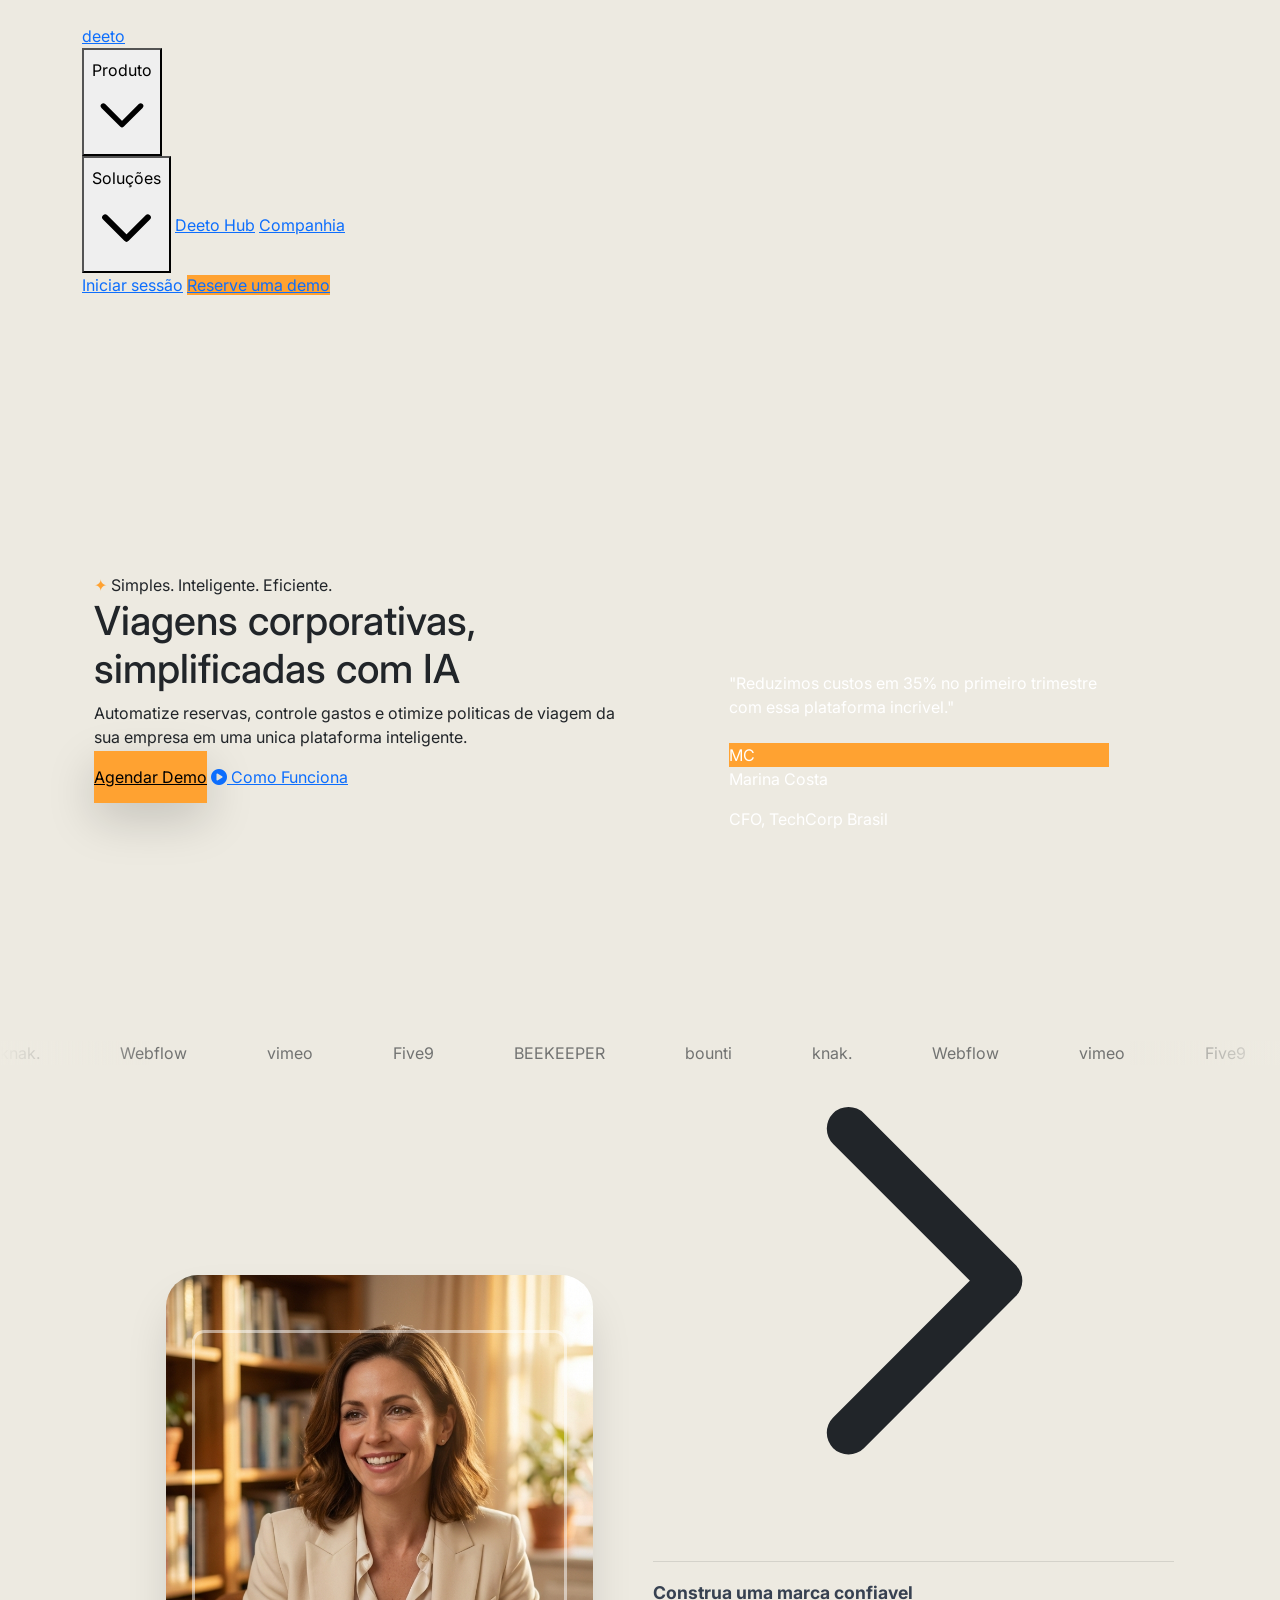
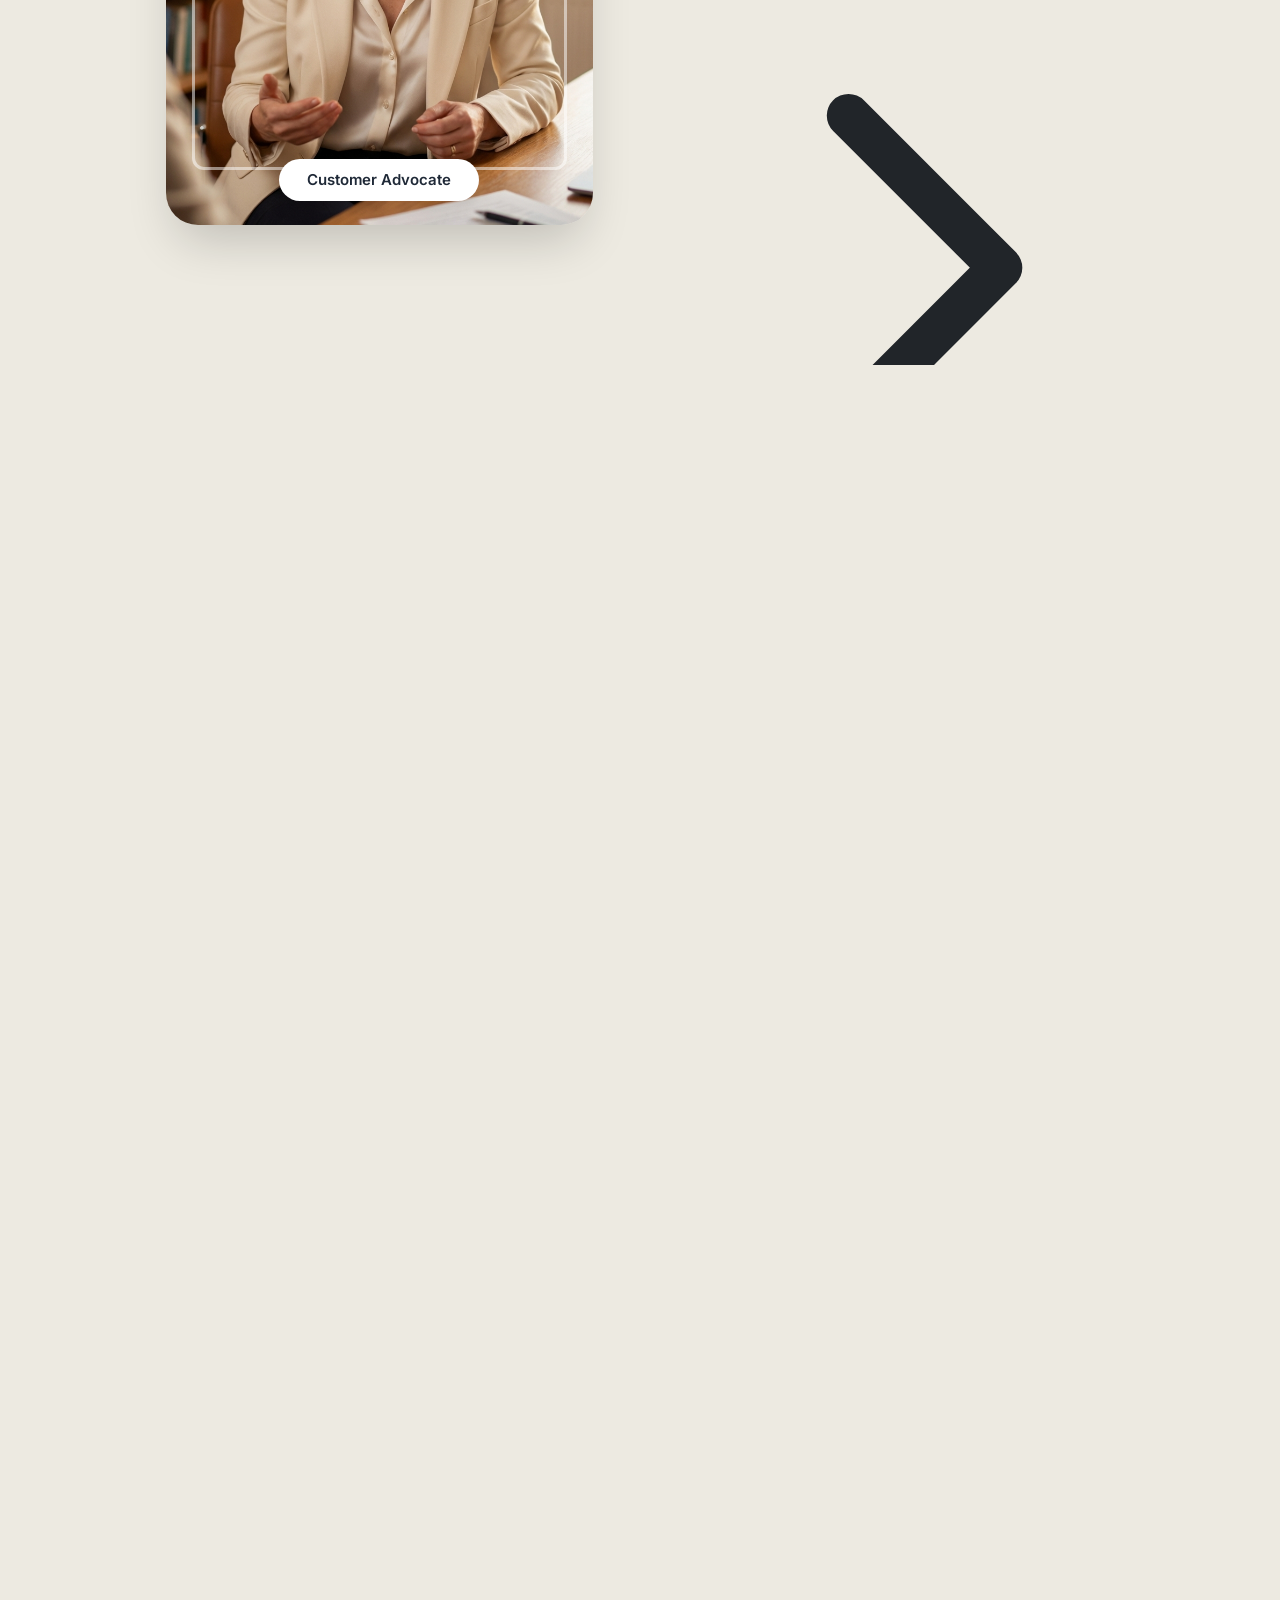
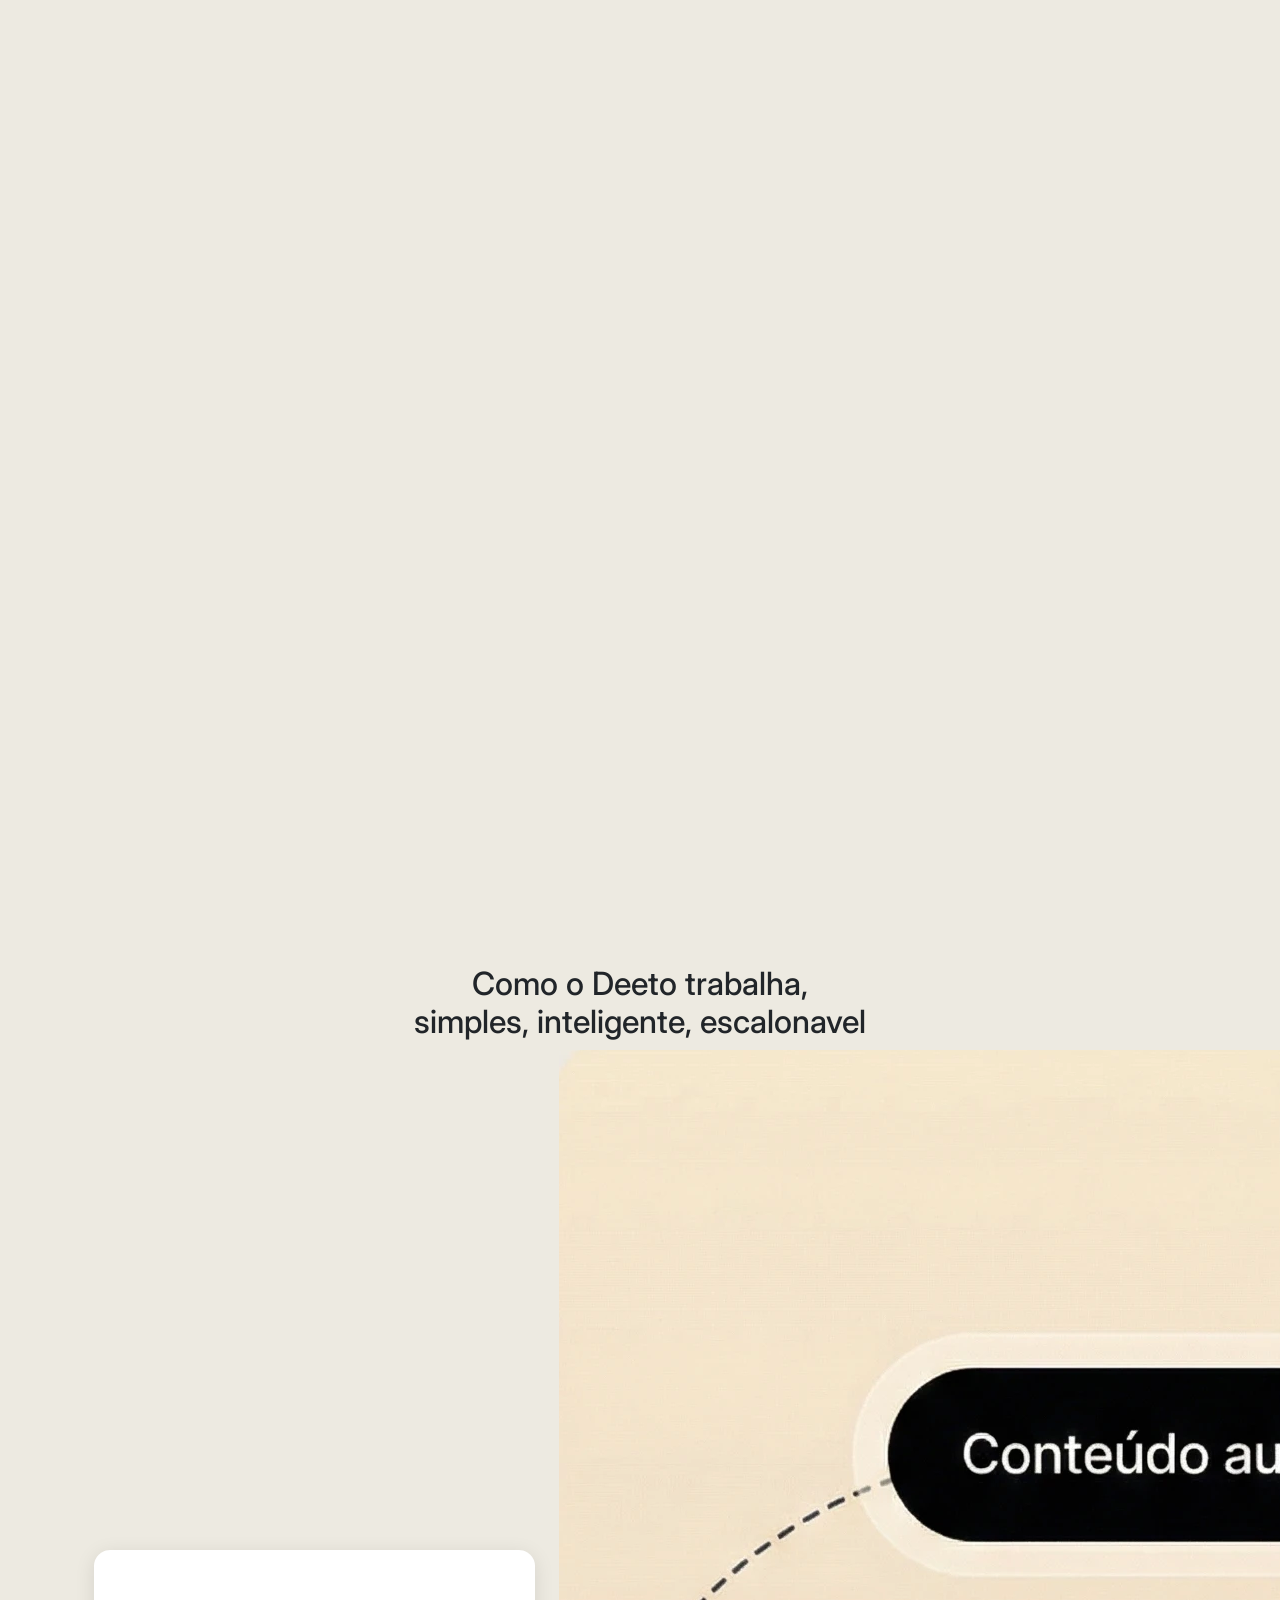
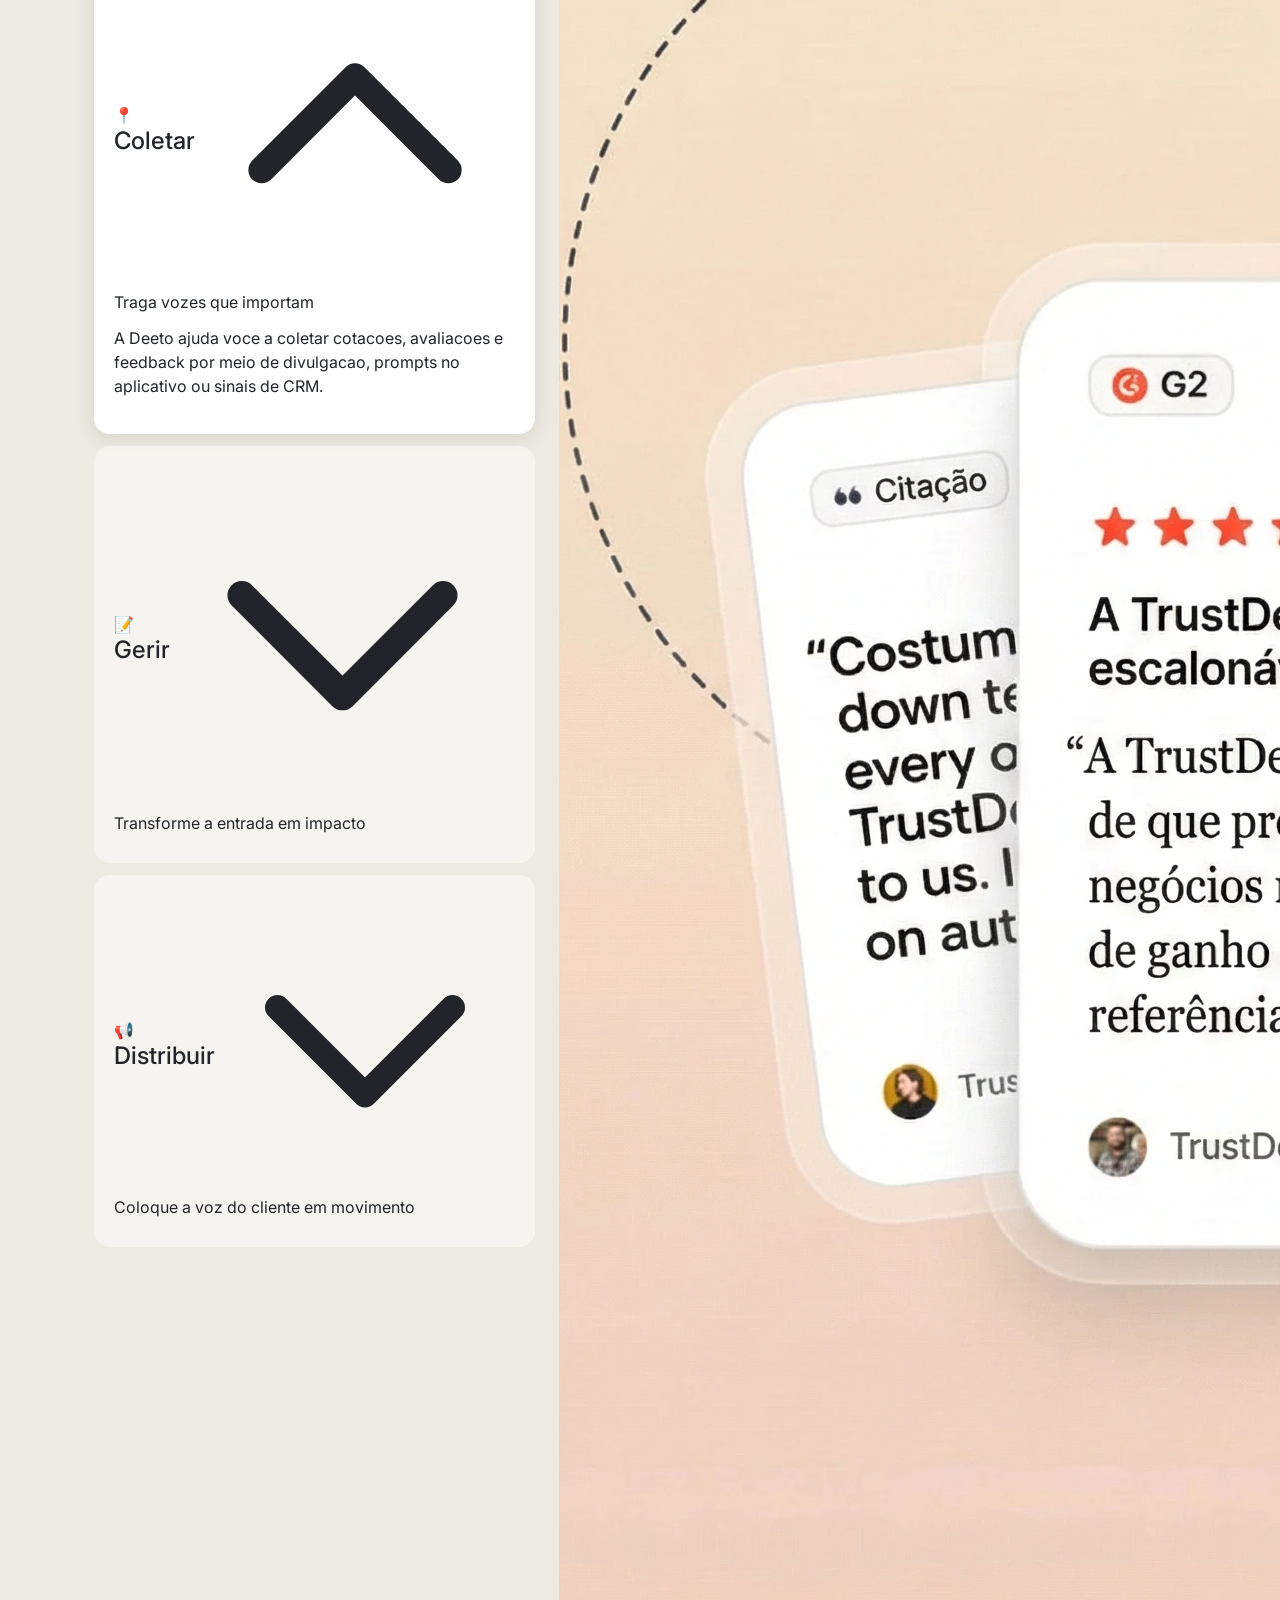
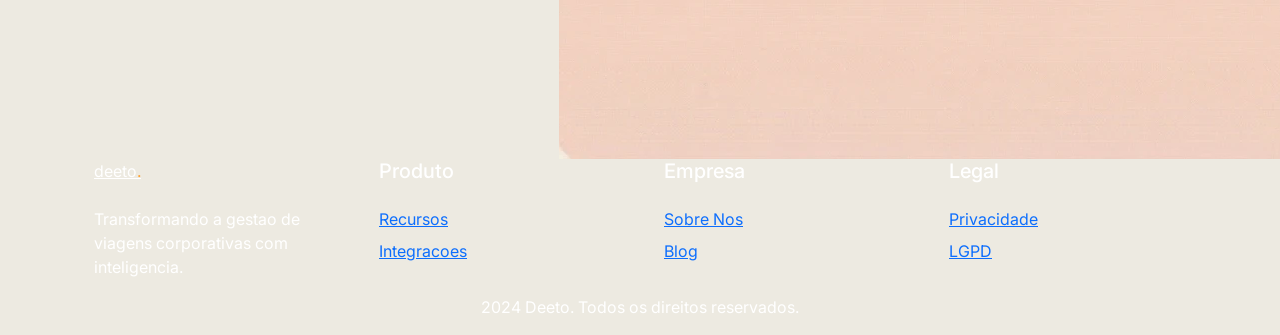
==== index.html @ d03713ea "feat: Initial commit - TripWise Online website structure" ====
﻿<!DOCTYPE html>
<html lang="pt-BR">

<head>
    <meta charset="UTF-8">
    <meta name="viewport" content="width=device-width, initial-scale=1.0">
    <meta name="description" content="Deeto - Plataforma de customer advocacy e referencias.">
    <title>Deeto | Customer Advocacy Platform</title>
    <link rel="preconnect" href="https://fonts.googleapis.com">
    <link rel="preconnect" href="https://fonts.gstatic.com" crossorigin>
    <link href="https://fonts.googleapis.com/css2?family=Inter:wght@300;400;500;600;700&display=swap" rel="stylesheet">
    <link href="https://cdn.jsdelivr.net/npm/bootstrap@5.3.2/dist/css/bootstrap.min.css" rel="stylesheet">
    <link rel="stylesheet" href="https://cdnjs.cloudflare.com/ajax/libs/font-awesome/6.5.1/css/all.min.css">
    <!-- Mega Menu CSS Externo -->
    <link rel="stylesheet" href="css/mega-menu.css">
    <!-- Mobile Drawer CSS -->
    <link rel="stylesheet" href="css/mobile-drawer.css">
    <script src="https://cdn.tailwindcss.com"></script>
    <script>
        tailwind.config = { theme: { extend: { colors: { primary: '#EDEAE1', accent: '#FFA231', dark: '#1f2937', wine: '#4a1d1f' }, fontFamily: { inter: ['Inter', 'sans-serif'] } } } }
    </script>
    <style>
        * {
            font-family: 'Inter', sans-serif;
        }

        body {
            background-color: #EDEAE1 !important;
        }

        /* Marquee */
        .logo-marquee-container {
            width: 100%;
            overflow: hidden;
            position: relative;
        }

        .logo-marquee-container::before,
        .logo-marquee-container::after {
            content: '';
            position: absolute;
            top: 0;
            width: 150px;
            height: 100%;
            z-index: 2;
            pointer-events: none;
        }

        .logo-marquee-container::before {
            left: 0;
            background: linear-gradient(to right, #EDEAE1, transparent);
        }

        .logo-marquee-container::after {
            right: 0;
            background: linear-gradient(to left, #EDEAE1, transparent);
        }

        .logo-marquee {
            display: flex;
            align-items: center;
            gap: 80px;
            animation: marquee 12s linear infinite;
            width: max-content;
        }

        @keyframes marquee {
            0% {
                transform: translateX(0);
            }

            100% {
                transform: translateX(-50%);
            }
        }

        .logo-item {
            flex-shrink: 0;
            opacity: 0.6;
        }

        /* SCROLL-LOCKED FEATURES SECTION */
        .features-section {
            position: relative;
            min-height: 500vh;
        }

        .features-sticky-container {
            position: sticky;
            top: 0;
            height: 100vh;
            display: flex;
            flex-direction: column;
            justify-content: center;
            padding: 20px 0;
            overflow: hidden;
        }

        .features-content {
            display: flex;
            gap: 60px;
            align-items: center;
            max-width: 1200px;
            margin: 0 auto;
            padding: 0 20px;
        }

        .image-side {
            flex: 0 0 45%;
        }

        .text-side {
            flex: 0 0 55%;
        }

        .feature-image-container {
            position: relative;
            min-height: 550px;
            min-width: 380px;
            border-radius: 32px;
            overflow: hidden;
            box-shadow: 0 25px 50px -12px rgba(0, 0, 0, 0.2);
        }

        .feature-image-container::before {
            content: '';
            position: absolute;
            top: 10%;
            left: 6%;
            width: 88%;
            height: 80%;
            border: 3px solid rgba(255, 255, 255, 0.5);
            border-radius: 12px;
            pointer-events: none;
            z-index: 15;
        }

        .feature-image {
            position: absolute;
            top: 0;
            left: 0;
            width: 100%;
            height: 100%;
            object-fit: cover;
            opacity: 0;
            transition: opacity 0.5s ease-in-out;
        }

        .feature-image.active {
            opacity: 1;
        }

        .role-badge {
            position: absolute;
            bottom: 24px;
            left: 50%;
            transform: translateX(-50%);
            background: white;
            padding: 10px 28px;
            border-radius: 24px;
            font-weight: 600;
            font-size: 15px;
            color: #1f2937;
            box-shadow: 0 4px 20px rgba(0, 0, 0, 0.15);
            z-index: 20;
        }

        .feature-item {
            padding: 20px 0;
            opacity: 0.3;
            transition: all 0.4s ease-in-out;
            border-bottom: 1px solid rgba(0, 0, 0, 0.1);
            cursor: pointer;
        }

        .feature-item.active {
            opacity: 1;
        }

        .feature-item.active .feature-title {
            color: #4a1d1f;
        }

        .feature-item.active .feature-arrow {
            transform: rotate(90deg);
            color: #4a1d1f;
        }

        .feature-title {
            color: #374151;
            transition: color 0.4s ease-in-out;
            font-size: 1.1rem;
            font-weight: 700;
            margin: 0;
        }

        .feature-arrow {
            transition: all 0.4s ease-in-out;
        }

        .feature-desc {
            max-height: 0;
            overflow: hidden;
            opacity: 0;
            transition: all 0.4s ease-in-out;
        }

        .feature-item.active .feature-desc {
            max-height: 100px;
            opacity: 1;
            margin-top: 8px;
        }

        /* HOW IT WORKS */
        .how-accordion-item {
            padding: 20px;
            border-radius: 16px;
            margin-bottom: 12px;
            background: rgba(255, 255, 255, 0.5);
            transition: all 0.3s ease;
            cursor: pointer;
        }

        .how-accordion-item.active {
            background: white;
            box-shadow: 0 4px 20px rgba(0, 0, 0, 0.1);
        }

        .how-accordion-header {
            display: flex;
            justify-content: space-between;
            align-items: center;
        }

        .how-arrow {
            transition: transform 0.3s ease;
        }

        .how-accordion-item.active .how-arrow {
            transform: rotate(180deg);
        }

        .how-accordion-content {
            max-height: 0;
            overflow: hidden;
            opacity: 0;
            transition: all 0.3s ease;
        }

        .how-accordion-item.active .how-accordion-content {
            max-height: 200px;
            opacity: 1;
            margin-top: 12px;
        }

        @media (max-width: 991px) {
            .features-section {
                min-height: 250vh;
            }

            .features-content {
                flex-direction: column;
                gap: 30px;
            }

            .image-side,
            .text-side {
                flex: 1 1 100%;
            }

            .feature-image-container {
                min-height: 350px;
            }
        }
    </style>
</head>

<body>
    <!-- NAVBAR -->
    <nav style="background-color: #EDEAE1;">
        <div class="container mx-auto px-6 py-4">
            <div class="flex items-center justify-between">
                <a href="#" class="text-3xl font-bold text-gray-900 no-underline tracking-tight">deeto</a>

                <!-- Desktop Menu -->
                <div class="hidden lg:flex items-center gap-8">
                    <!-- PRODUTO DROPDOWN -->
                    <div class="nav-dropdown-container">
                        <button
                            class="nav-dropdown-btn flex items-center gap-1.5 text-gray-800 hover:text-gray-600 font-medium transition-colors py-2">
                            Produto
                            <svg class="w-3.5 h-3.5" fill="none" stroke="currentColor" viewBox="0 0 24 24">
                                <path stroke-linecap="round" stroke-linejoin="round" stroke-width="2"
                                    d="M19 9l-7 7-7-7"></path>
                            </svg>
                        </button>
                        <!-- MEGA MENU -->
                        <div class="mega-menu" id="mega-menu-container">
                            <div class="mega-menu-grid">
                                <div class="mega-menu-column">
                                    <h4>Módulos centrais</h4>
                                    <a href="#coletar" class="mega-menu-item">
                                        <div class="mega-menu-icon collect"><img src="assets/icons/mic-ai-fill.svg"
                                                alt="Coletar" width="24" height="24"></div>
                                        <div class="mega-menu-item-content">
                                            <h5>Coletar</h5>
                                            <p>Transformar sinais em engajamento</p>
                                        </div>
                                    </a>
                                    <a href="#gerir" class="mega-menu-item">
                                        <div class="mega-menu-icon manage"><img
                                                src="assets/icons/hand-sparkles-solid-full.svg" alt="Gerir" width="24"
                                                height="24"></div>
                                        <div class="mega-menu-item-content">
                                            <h5>Gerir</h5>
                                            <p>Organize todas as vozes dos clientes</p>
                                        </div>
                                    </a>
                                    <a href="#distribuir" class="mega-menu-item">
                                        <div class="mega-menu-icon distribute"><img
                                                src="assets/icons/megaphone-fill.svg" alt="Distribuir" width="24"
                                                height="24"></div>
                                        <div class="mega-menu-item-content">
                                            <h5>Distribuir</h5>
                                            <p>Conectar compradores com vozes de pares</p>
                                        </div>
                                    </a>
                                </div>
                                <div class="mega-menu-column">
                                    <h4>Plataforma</h4>
                                    <a href="#integrar" class="mega-menu-item">
                                        <div class="mega-menu-icon integrate"><img src="assets/icons/hub.svg"
                                                alt="Integrar" width="24" height="24"></div>
                                        <div class="mega-menu-item-content">
                                            <h5>Integrar</h5>
                                            <p>Conecte-se com ferramentas centrais</p>
                                        </div>
                                    </a>
                                    <a href="#seguro" class="mega-menu-item">
                                        <div class="mega-menu-icon secure"><img src="assets/icons/verified.svg"
                                                alt="Seguro" width="24" height="24"></div>
                                        <div class="mega-menu-item-content">
                                            <h5>Seguro</h5>
                                            <p>Proteger os dados e construir confiança</p>
                                        </div>
                                    </a>
                                </div>
                                <div class="mega-menu-column">
                                    <h4>Recursos em destaque</h4>
                                    <a href="#recurso1" class="featured-resource">
                                        <img src="https://images.unsplash.com/photo-1560179707-f14e90ef3623?w=160&h=120&fit=crop"
                                            alt="Guia" class="featured-resource-image">
                                        <div class="featured-resource-content">
                                            <h5>O Guia Completo: Compradores Não Confiam em Bots</h5>
                                            <span class="featured-resource-link">Vista →</span>
                                        </div>
                                    </a>
                                    <a href="#recurso2" class="featured-resource">
                                        <img src="https://images.unsplash.com/photo-1557804506-669a67965ba0?w=160&h=120&fit=crop"
                                            alt="Webinar" class="featured-resource-image">
                                        <div class="featured-resource-content">
                                            <h5>Webinar: Como a Autenticidade Vence</h5>
                                            <span class="featured-resource-link">Vista →</span>
                                        </div>
                                    </a>
                                </div>
                            </div>
                        </div>
                    </div>
                    <button
                        class="flex items-center gap-1.5 text-gray-800 hover:text-gray-600 font-medium transition-colors py-2">
                        Soluções
                        <svg class="w-3.5 h-3.5" fill="none" stroke="currentColor" viewBox="0 0 24 24">
                            <path stroke-linecap="round" stroke-linejoin="round" stroke-width="2" d="M19 9l-7 7-7-7">
                            </path>
                        </svg>
                    </button>
                    <a href="#hub"
                        class="text-gray-800 hover:text-gray-600 font-medium no-underline transition-colors">Deeto
                        Hub</a>
                    <a href="#about"
                        class="text-gray-800 hover:text-gray-600 font-medium no-underline transition-colors">Companhia</a>
                </div>

                <!-- Desktop Actions + Mobile Menu Button -->
                <div class="flex items-center gap-3">
                    <div class="nav-desktop-actions hidden lg:flex items-center gap-3">
                        <a href="#login"
                            class="inline-flex items-center px-6 py-2.5 border-2 border-gray-800 text-gray-800 rounded-full font-semibold hover:bg-gray-800 hover:text-white transition-all duration-300 no-underline">Iniciar
                            sessão</a>
                        <a href="#demo"
                            class="px-6 py-2.5 rounded-full font-semibold transition-all duration-300 hover:opacity-90 no-underline text-gray-900"
                            style="background-color: rgb(255, 162, 49);">Reserve uma demo</a>
                    </div>
                    <!-- Mobile Menu Button -->
                    <button class="mobile-menu-btn" id="mobileMenuBtn" aria-label="Abrir menu">
                        <span class="hamburger-line"></span>
                        <span class="hamburger-line"></span>
                        <span class="hamburger-line"></span>
                    </button>
                </div>
            </div>
        </div>
    </nav>

    <!-- MOBILE DRAWER OVERLAY -->
    <div class="drawer-overlay" id="drawerOverlay"></div>

    <!-- MOBILE DRAWER -->
    <div class="mobile-drawer" id="mobileDrawer">
        <div class="drawer-header">
            <a href="#" class="drawer-logo">deeto</a>
            <button class="drawer-close" id="drawerClose" aria-label="Fechar menu">
                <svg width="20" height="20" fill="none" stroke="currentColor" viewBox="0 0 24 24">
                    <path stroke-linecap="round" stroke-linejoin="round" stroke-width="2" d="M6 18L18 6M6 6l12 12">
                    </path>
                </svg>
            </button>
        </div>
        <div class="drawer-content">
            <!-- Produto com submenu -->
            <button class="drawer-menu-item drawer-submenu-toggle" data-submenu="produto">
                <span>Produto</span>
                <svg fill="none" stroke="currentColor" viewBox="0 0 24 24">
                    <path stroke-linecap="round" stroke-linejoin="round" stroke-width="2" d="M19 9l-7 7-7-7"></path>
                </svg>
            </button>
            <div class="drawer-submenu" id="submenu-produto">
                <div class="drawer-submenu-section">
                    <div class="drawer-submenu-title">Módulos centrais</div>
                    <a href="#coletar" class="drawer-submenu-item">
                        <div class="drawer-submenu-icon collect"><img src="assets/icons/mic-ai-fill.svg" alt="Coletar"
                                width="18" height="18"></div>
                        <span>Coletar</span>
                    </a>
                    <a href="#gerir" class="drawer-submenu-item">
                        <div class="drawer-submenu-icon manage"><img src="assets/icons/hand-sparkles-solid-full.svg"
                                alt="Gerir" width="18" height="18"></div>
                        <span>Gerir</span>
                    </a>
                    <a href="#distribuir" class="drawer-submenu-item">
                        <div class="drawer-submenu-icon distribute"><img src="assets/icons/megaphone-fill.svg"
                                alt="Distribuir" width="18" height="18"></div>
                        <span>Distribuir</span>
                    </a>
                </div>
                <div class="drawer-submenu-section">
                    <div class="drawer-submenu-title">Plataforma</div>
                    <a href="#integrar" class="drawer-submenu-item">
                        <div class="drawer-submenu-icon integrate"><img src="assets/icons/hub.svg" alt="Integrar"
                                width="18" height="18"></div>
                        <span>Integrar</span>
                    </a>
                    <a href="#seguro" class="drawer-submenu-item">
                        <div class="drawer-submenu-icon secure"><img src="assets/icons/verified.svg" alt="Seguro"
                                width="18" height="18"></div>
                        <span>Seguro</span>
                    </a>
                </div>
            </div>

            <!-- Soluções com submenu -->
            <button class="drawer-menu-item drawer-submenu-toggle" data-submenu="solucoes">
                <span>Soluções</span>
                <svg fill="none" stroke="currentColor" viewBox="0 0 24 24">
                    <path stroke-linecap="round" stroke-linejoin="round" stroke-width="2" d="M19 9l-7 7-7-7"></path>
                </svg>
            </button>
            <div class="drawer-submenu" id="submenu-solucoes">
                <div class="drawer-submenu-section">
                    <a href="#" class="drawer-submenu-item">Por Indústria</a>
                    <a href="#" class="drawer-submenu-item">Por Função</a>
                    <a href="#" class="drawer-submenu-item">Casos de Uso</a>
                </div>
            </div>

            <div class="drawer-divider"></div>

            <a href="#hub" class="drawer-menu-item">Deeto Hub</a>
            <a href="#about" class="drawer-menu-item">Companhia</a>
        </div>

        <div class="drawer-divider"></div>

        <div class="drawer-actions">
            <a href="#login" class="drawer-btn-outline">Iniciar sessão</a>
            <a href="#demo" class="drawer-btn-primary">Reserve uma demo</a>
        </div>
    </div>

    <main>
        <!-- HERO SECTION -->
        <section id="hero" class="min-h-screen py-16 overflow-hidden relative" style="background-color: #EDEAE1;">
            <div class="container mx-auto px-4">
                <div class="row align-items-center" style="min-height: 80vh;">
                    <div class="col-12 col-lg-6 relative" style="z-index: 10;">
                        <div class="inline-flex items-center gap-2 mb-6">
                            <span class="text-xl" style="color: rgb(255, 162, 49);">&#10022;</span>
                            <span class="text-gray-600 text-sm font-medium tracking-wider uppercase">Simples.
                                Inteligente. Eficiente.</span>
                        </div>
                        <h1 class="text-4xl md:text-5xl lg:text-6xl font-bold text-gray-900 leading-tight mb-6">
                            Viagens corporativas, <span class="relative">simplificadas<span
                                    class="absolute bottom-1 left-0 w-full h-3"
                                    style="background-color: rgba(255, 162, 49, 0.2); z-index: -1;"></span></span> com
                            IA
                        </h1>
                        <p class="text-lg text-gray-600 mb-8 leading-relaxed" style="max-width: 540px;">
                            Automatize reservas, controle gastos e otimize politicas de viagem da sua empresa em uma
                            unica plataforma inteligente.
                        </p>
                        <div class="flex flex-wrap gap-4">
                            <a href="#demo"
                                class="inline-flex items-center gap-2 px-8 py-3 rounded-full font-semibold transition-all duration-300 shadow-lg hover:shadow-xl no-underline"
                                style="background-color: rgb(255, 162, 49); color: rgb(0, 0, 0);">Agendar Demo</a>
                            <a href="#how-it-works"
                                class="inline-flex items-center gap-2 bg-transparent border-2 border-gray-800 text-gray-800 px-8 py-3 rounded-full font-semibold hover:bg-gray-800 hover:text-white transition-all duration-300 no-underline">
                                <i class="fas fa-play-circle"></i> Como Funciona
                            </a>
                        </div>
                    </div>
                    <div class="col-12 col-lg-6 relative mt-12 lg:mt-0">
                        <div class="relative overflow-hidden shadow-2xl" style="border-radius: 100px;">
                            <video src="assets/images/hero_video.mp4" autoplay muted loop playsinline
                                disablepictureinpicture class="w-full h-auto object-cover"></video>
                        </div>
                        <div class="bg-gray-800 text-white p-6 rounded-2xl shadow-2xl mt-8 mx-auto"
                            style="max-width: 380px;">
                            <p class="text-sm leading-relaxed mb-4 italic">"Reduzimos custos em 35% no primeiro
                                trimestre com essa plataforma incrivel."</p>
                            <div class="flex items-center gap-3">
                                <div class="w-10 h-10 rounded-full flex items-center justify-center"
                                    style="background-color: rgb(255, 162, 49);">
                                    <span class="text-white font-bold text-sm">MC</span>
                                </div>
                                <div>
                                    <p class="font-semibold text-sm">Marina Costa</p>
                                    <p class="text-gray-400 text-xs">CFO, TechCorp Brasil</p>
                                </div>
                            </div>
                        </div>
                    </div>
                </div>
            </div>
        </section>

        <!-- LOGO MARQUEE -->
        <section class="py-10 overflow-hidden" style="background-color: #EDEAE1;">
            <div class="logo-marquee-container">
                <div class="logo-marquee">
                    <span class="logo-item text-3xl font-bold text-gray-700">knak.</span>
                    <span class="logo-item text-3xl font-bold text-gray-700">Webflow</span>
                    <span class="logo-item text-3xl font-bold text-gray-700 italic">vimeo</span>
                    <span class="logo-item text-3xl font-bold text-gray-700">Five9</span>
                    <span class="logo-item text-2xl font-semibold text-gray-700">BEEKEEPER</span>
                    <span class="logo-item text-3xl font-bold text-gray-700">bounti</span>
                    <span class="logo-item text-3xl font-bold text-gray-700">knak.</span>
                    <span class="logo-item text-3xl font-bold text-gray-700">Webflow</span>
                    <span class="logo-item text-3xl font-bold text-gray-700 italic">vimeo</span>
                    <span class="logo-item text-3xl font-bold text-gray-700">Five9</span>
                    <span class="logo-item text-2xl font-semibold text-gray-700">BEEKEEPER</span>
                    <span class="logo-item text-3xl font-bold text-gray-700">bounti</span>
                </div>
            </div>
        </section>

        <!-- SCROLL-LOCKED FEATURES SECTION -->
        <section id="features" class="features-section" style="background-color: #EDEAE1;">
            <div class="features-sticky-container">
                <div class="text-center mb-6">
                    <span class="inline-flex items-center gap-2 text-sm font-medium text-gray-600 mb-3">
                        <span style="color: rgb(255, 162, 49);">&#10022;</span> Por que Funciona
                    </span>
                    <h2 class="text-3xl md:text-4xl font-bold text-gray-900 leading-tight">
                        Deeto entrega <span class="relative inline-block"><span class="relative z-10">voz do
                                cliente</span><span class="absolute bottom-1 left-0 w-full h-3"
                                style="background-color: rgba(255, 162, 49, 0.3);"></span></span> em escala
                    </h2>
                </div>
                <div class="features-content">
                    <div class="image-side">
                        <div class="feature-image-container">
                            <img src="assets/images/hero_person.png" alt="Customer Advocate"
                                class="feature-image active" data-image="1">
                            <img src="assets/images/manager.png" alt="Sales Leader" class="feature-image"
                                data-image="2">
                            <img src="assets/images/woman.png" alt="Marketing Head" class="feature-image"
                                data-image="3">
                            <img src="https://images.unsplash.com/photo-1519085360753-af0119f7cbe7?w=600&h=700&fit=crop"
                                alt="CEO" class="feature-image" data-image="4">
                            <div class="role-badge" id="roleBadge">Customer Advocate</div>
                        </div>
                    </div>
                    <div class="text-side">
                        <div class="feature-item active" data-feature="1">
                            <div class="flex items-start justify-between gap-4">
                                <h3 class="feature-title">Escale o crescimento liderado pelo cliente</h3>
                                <svg class="feature-arrow w-5 h-5 text-gray-400 flex-shrink-0 mt-1" fill="none"
                                    stroke="currentColor" viewBox="0 0 24 24">
                                    <path stroke-linecap="round" stroke-linejoin="round" stroke-width="2"
                                        d="M9 5l7 7-7 7"></path>
                                </svg>
                            </div>
                            <div class="feature-desc">
                                <p class="text-gray-600 text-sm">Transforme a voz do cliente em um motor de crescimento
                                    escalavel.</p>
                            </div>
                        </div>
                        <div class="feature-item" data-feature="2">
                            <div class="flex items-start justify-between gap-4">
                                <h3 class="feature-title">Prova sempre ativa acelera pipeline</h3>
                                <svg class="feature-arrow w-5 h-5 text-gray-400 flex-shrink-0 mt-1" fill="none"
                                    stroke="currentColor" viewBox="0 0 24 24">
                                    <path stroke-linecap="round" stroke-linejoin="round" stroke-width="2"
                                        d="M9 5l7 7-7 7"></path>
                                </svg>
                            </div>
                            <div class="feature-desc">
                                <p class="text-gray-600 text-sm">Os compradores avancam mais rapido com provas
                                    confiaveis.</p>
                            </div>
                        </div>
                        <div class="feature-item" data-feature="3">
                            <div class="flex items-start justify-between gap-4">
                                <h3 class="feature-title">Construa uma marca confiavel</h3>
                                <svg class="feature-arrow w-5 h-5 text-gray-400 flex-shrink-0 mt-1" fill="none"
                                    stroke="currentColor" viewBox="0 0 24 24">
                                    <path stroke-linecap="round" stroke-linejoin="round" stroke-width="2"
                                        d="M9 5l7 7-7 7"></path>
                                </svg>
                            </div>
                            <div class="feature-desc">
                                <p class="text-gray-600 text-sm">Seus clientes sao seu melhor ativo de marca.</p>
                            </div>
                        </div>
                        <div class="feature-item" data-feature="4">
                            <div class="flex items-start justify-between gap-4">
                                <h3 class="feature-title">Inovacao e vantagem no mercado</h3>
                                <svg class="feature-arrow w-5 h-5 text-gray-400 flex-shrink-0 mt-1" fill="none"
                                    stroke="currentColor" viewBox="0 0 24 24">
                                    <path stroke-linecap="round" stroke-linejoin="round" stroke-width="2"
                                        d="M9 5l7 7-7 7"></path>
                                </svg>
                            </div>
                            <div class="feature-desc">
                                <p class="text-gray-600 text-sm">Otimos produtos comecam com input do mundo real.</p>
                            </div>
                        </div>
                        <div class="mt-6">
                            <a href="#how-it-works"
                                class="inline-flex items-center gap-2 bg-gray-900 text-white px-8 py-4 rounded-full font-semibold hover:bg-gray-800 transition-all duration-300 no-underline">Como
                                funciona</a>
                        </div>
                    </div>
                </div>
            </div>
        </section>

        <!-- HOW DEETO WORKS SECTION -->
        <section id="how-it-works" class="py-16" style="background-color: #EDEAE1; padding-top: 200px;">
            <div class="container mx-auto px-4">
                <div class="text-center mb-12">
                    <h2 class="text-4xl md:text-5xl font-bold text-gray-900 leading-tight">
                        Como o Deeto trabalha,<br>
                        simples, inteligente, <span class="relative inline-block"><span
                                class="relative z-10">escalonavel</span><span
                                class="absolute bottom-2 left-0 w-full h-3"
                                style="background-color: rgba(255, 162, 49, 0.3);"></span></span>
                    </h2>
                </div>
                <div class="row align-items-center">
                    <div class="col-12 col-lg-5 mb-8 lg:mb-0">
                        <div class="how-accordion-item active" data-how="1">
                            <div class="how-accordion-header">
                                <div class="flex items-center gap-3">
                                    <span class="text-xl">&#128205;</span>
                                    <h4 class="font-bold text-lg text-gray-900 m-0">Coletar</h4>
                                </div>
                                <svg class="how-arrow w-5 h-5 text-gray-600" fill="none" stroke="currentColor"
                                    viewBox="0 0 24 24">
                                    <path stroke-linecap="round" stroke-linejoin="round" stroke-width="2"
                                        d="M19 9l-7 7-7-7"></path>
                                </svg>
                            </div>
                            <p class="text-gray-600 text-sm mb-2">Traga vozes que importam</p>
                            <div class="how-accordion-content">
                                <p class="text-gray-600 text-sm leading-relaxed">A Deeto ajuda voce a coletar cotacoes,
                                    avaliacoes e feedback por meio de divulgacao, prompts no aplicativo ou sinais de
                                    CRM.</p>
                            </div>
                        </div>
                        <div class="how-accordion-item" data-how="2">
                            <div class="how-accordion-header">
                                <div class="flex items-center gap-3">
                                    <span class="text-xl">&#128221;</span>
                                    <h4 class="font-bold text-lg text-gray-900 m-0">Gerir</h4>
                                </div>
                                <svg class="how-arrow w-5 h-5 text-gray-600" fill="none" stroke="currentColor"
                                    viewBox="0 0 24 24">
                                    <path stroke-linecap="round" stroke-linejoin="round" stroke-width="2"
                                        d="M19 9l-7 7-7-7"></path>
                                </svg>
                            </div>
                            <p class="text-gray-600 text-sm mb-2">Transforme a entrada em impacto</p>
                            <div class="how-accordion-content">
                                <p class="text-gray-600 text-sm leading-relaxed">Organize, categorize e aprove conteudo
                                    de clientes em um hub centralizado.</p>
                            </div>
                        </div>
                        <div class="how-accordion-item" data-how="3">
                            <div class="how-accordion-header">
                                <div class="flex items-center gap-3">
                                    <span class="text-xl">&#128226;</span>
                                    <h4 class="font-bold text-lg text-gray-900 m-0">Distribuir</h4>
                                </div>
                                <svg class="how-arrow w-5 h-5 text-gray-600" fill="none" stroke="currentColor"
                                    viewBox="0 0 24 24">
                                    <path stroke-linecap="round" stroke-linejoin="round" stroke-width="2"
                                        d="M19 9l-7 7-7-7"></path>
                                </svg>
                            </div>
                            <p class="text-gray-600 text-sm mb-2">Coloque a voz do cliente em movimento</p>
                            <div class="how-accordion-content">
                                <p class="text-gray-600 text-sm leading-relaxed">Distribua provas sociais para vendas,
                                    marketing e produto.</p>
                            </div>
                        </div>
                    </div>
                    <div class="col-12 col-lg-7">
                        <img src="assets/images/card_new.png" alt="Deeto Platform"
                            class="w-full h-auto rounded-3xl shadow-2xl">
                    </div>
                </div>
            </div>
        </section>
    </main>

    <!-- FOOTER -->
    <footer class="bg-gray-900 text-white py-16">
        <div class="container mx-auto px-4">
            <div class="row g-5">
                <div class="col-12 col-md-6 col-lg-3">
                    <a href="#" class="text-2xl font-bold text-white no-underline">deeto<span
                            style="color: rgb(255, 162, 49);">.</span></a>
                    <p class="mt-4 text-gray-400 text-sm leading-relaxed">Transformando a gestao de viagens corporativas
                        com inteligencia.</p>
                </div>
                <div class="col-12 col-md-6 col-lg-3">
                    <h5 class="font-semibold text-white mb-4">Produto</h5>
                    <ul class="list-unstyled">
                        <li class="mb-2"><a href="#"
                                class="text-gray-400 hover:text-orange-400 no-underline text-sm">Recursos</a></li>
                        <li class="mb-2"><a href="#"
                                class="text-gray-400 hover:text-orange-400 no-underline text-sm">Integracoes</a></li>
                    </ul>
                </div>
                <div class="col-12 col-md-6 col-lg-3">
                    <h5 class="font-semibold text-white mb-4">Empresa</h5>
                    <ul class="list-unstyled">
                        <li class="mb-2"><a href="#"
                                class="text-gray-400 hover:text-orange-400 no-underline text-sm">Sobre Nos</a></li>
                        <li class="mb-2"><a href="#"
                                class="text-gray-400 hover:text-orange-400 no-underline text-sm">Blog</a></li>
                    </ul>
                </div>
                <div class="col-12 col-md-6 col-lg-3">
                    <h5 class="font-semibold text-white mb-4">Legal</h5>
                    <ul class="list-unstyled">
                        <li class="mb-2"><a href="#"
                                class="text-gray-400 hover:text-orange-400 no-underline text-sm">Privacidade</a></li>
                        <li class="mb-2"><a href="#"
                                class="text-gray-400 hover:text-orange-400 no-underline text-sm">LGPD</a></li>
                    </ul>
                </div>
            </div>
            <div class="border-t border-gray-800 mt-12 pt-8 text-center">
                <p class="text-gray-500 text-sm">2024 Deeto. Todos os direitos reservados.</p>
            </div>
        </div>
    </footer>

    <script src="https://cdn.jsdelivr.net/npm/bootstrap@5.3.2/dist/js/bootstrap.bundle.min.js"></script>
    <script>
        document.addEventListener('DOMContentLoaded', function () {
            // ===== MOBILE DRAWER =====
            var mobileMenuBtn = document.getElementById('mobileMenuBtn');
            var mobileDrawer = document.getElementById('mobileDrawer');
            var drawerOverlay = document.getElementById('drawerOverlay');
            var drawerClose = document.getElementById('drawerClose');

            function openDrawer() {
                mobileMenuBtn.classList.add('active');
                mobileDrawer.classList.add('active');
                drawerOverlay.classList.add('active');
                document.body.style.overflow = 'hidden';
            }

            function closeDrawer() {
                mobileMenuBtn.classList.remove('active');
                mobileDrawer.classList.remove('active');
                drawerOverlay.classList.remove('active');
                document.body.style.overflow = '';
            }

            mobileMenuBtn.addEventListener('click', openDrawer);
            drawerClose.addEventListener('click', closeDrawer);
            drawerOverlay.addEventListener('click', closeDrawer);

            // Submenu toggles no drawer
            var submenuToggles = document.querySelectorAll('.drawer-submenu-toggle');
            submenuToggles.forEach(function (toggle) {
                toggle.addEventListener('click', function () {
                    var submenuId = 'submenu-' + this.dataset.submenu;
                    var submenu = document.getElementById(submenuId);
                    this.classList.toggle('active');
                    submenu.classList.toggle('active');
                });
            });

            // Fechar drawer ao clicar em link
            var drawerLinks = document.querySelectorAll('.drawer-menu-item:not(.drawer-submenu-toggle), .drawer-submenu-item, .drawer-btn-outline, .drawer-btn-primary');
            drawerLinks.forEach(function (link) {
                link.addEventListener('click', closeDrawer);
            });

            // ===== FEATURES SCROLL =====
            var section = document.getElementById('features');
            var featureItems = document.querySelectorAll('.feature-item');
            var featureImages = document.querySelectorAll('.feature-image');
            var roleBadge = document.getElementById('roleBadge');
            var roles = ['Customer Advocate', 'Sales Leader', 'Marketing Head', 'CEO'];
            var currentActive = 0;
            var totalItems = 4;

            function updateActive(index) {
                if (index === currentActive) return;
                currentActive = index;
                featureItems.forEach(function (item, i) { item.classList.toggle('active', i === index); });
                featureImages.forEach(function (img, i) { img.classList.toggle('active', i === index); });
                roleBadge.textContent = roles[index];
            }

            function handleScroll() {
                var rect = section.getBoundingClientRect();
                var sectionHeight = section.offsetHeight;
                var viewportHeight = window.innerHeight;
                var scrollProgress = -rect.top / (sectionHeight - viewportHeight);
                scrollProgress = Math.max(0, Math.min(1, scrollProgress));
                var activeIndex = Math.floor(scrollProgress * totalItems);
                activeIndex = Math.min(activeIndex, totalItems - 1);
                updateActive(activeIndex);
            }

            var ticking = false;
            window.addEventListener('scroll', function () {
                if (!ticking) {
                    window.requestAnimationFrame(function () { handleScroll(); ticking = false; });
                    ticking = true;
                }
            });
            handleScroll();

            featureItems.forEach(function (item, index) {
                item.addEventListener('click', function () { updateActive(index); });
            });

            // ===== HOW IT WORKS ACCORDION =====
            var howItems = document.querySelectorAll('.how-accordion-item');
            howItems.forEach(function (item) {
                item.addEventListener('click', function () {
                    howItems.forEach(function (i) { i.classList.remove('active'); });
                    this.classList.add('active');
                });
            });
        });
    </script>
</body>

</html>
---- css/mega-menu.css ----
/* ============================================
   MEGA MENU DROPDOWN STYLES
   ============================================ */

/* Container do dropdown */
.nav-dropdown-container {
    position: relative;
}

/* Mega Menu Principal */
.mega-menu {
    position: fixed;
    top: 70px;
    left: 50%;
    transform: translateX(-50%) translateY(10px);
    background: white;
    border-radius: 24px;
    box-shadow: 0 25px 60px -12px rgba(0, 0, 0, 0.2);
    padding: 36px 40px;
    opacity: 0;
    visibility: hidden;
    transition: all 0.3s cubic-bezier(0.4, 0, 0.2, 1);
    z-index: 1000;
    min-width: 900px;
    max-width: 950px;
    pointer-events: none;
}

/* Mostrar mega menu no hover */
.nav-dropdown-container:hover .mega-menu,
.mega-menu:hover {
    opacity: 1;
    visibility: visible;
    transform: translateX(-50%) translateY(0);
    pointer-events: auto;
}

/* Grid de 3 colunas */
.mega-menu-grid {
    display: grid;
    grid-template-columns: 1fr 1fr 1.2fr;
    gap: 40px;
}

/* Títulos das colunas */
.mega-menu-column h4 {
    font-size: 12px;
    font-weight: 600;
    color: #6b7280;
    text-transform: uppercase;
    letter-spacing: 0.5px;
    margin-bottom: 20px;
}

/* Itens do menu */
.mega-menu-item {
    display: flex;
    align-items: flex-start;
    gap: 14px;
    padding: 12px;
    border-radius: 12px;
    transition: background 0.2s ease;
    cursor: pointer;
    text-decoration: none;
}

.mega-menu-item:hover {
    background: #f9fafb;
}

/* Ícones do menu */
.mega-menu-icon {
    width: 40px;
    height: 40px;
    min-width: 40px;
    border-radius: 10px;
    display: flex;
    align-items: center;
    justify-content: center;
    font-size: 18px;
    background: transparent;
}

/* Ícones sem fundo colorido */
.mega-menu-icon.collect,
.mega-menu-icon.manage,
.mega-menu-icon.distribute,
.mega-menu-icon.integrate,
.mega-menu-icon.secure {
    background: transparent;
}

/* Conteúdo dos itens */
.mega-menu-item-content h5 {
    font-size: 15px;
    font-weight: 600;
    color: #1f2937;
    margin: 0 0 4px 0;
}

.mega-menu-item-content p {
    font-size: 13px;
    color: #6b7280;
    margin: 0;
    line-height: 1.4;
}

/* ============================================
   RECURSOS EM DESTAQUE (Featured Resources)
   ============================================ */
.featured-resource {
    display: flex;
    gap: 14px;
    padding: 12px;
    border-radius: 12px;
    transition: background 0.2s ease;
    cursor: pointer;
    text-decoration: none;
}

.featured-resource:hover {
    background: #f9fafb;
}

.featured-resource-image {
    width: 80px;
    height: 60px;
    min-width: 80px;
    border-radius: 8px;
    object-fit: cover;
}

.featured-resource-content h5 {
    font-size: 14px;
    font-weight: 600;
    color: #1f2937;
    margin: 0 0 8px 0;
    line-height: 1.4;
}

.featured-resource-link {
    font-size: 13px;
    color: #f59e0b;
    font-weight: 500;
    text-decoration: none;
    display: inline-flex;
    align-items: center;
    gap: 4px;
}

.featured-resource-link:hover {
    text-decoration: underline;
}

/* ============================================
   ANIMAÇÃO DO BOTÃO DROPDOWN
   ============================================ */
.nav-dropdown-btn {
    position: relative;
}

.nav-dropdown-btn svg {
    transition: transform 0.3s ease;
}

.nav-dropdown-container:hover .nav-dropdown-btn svg {
    transform: rotate(180deg);
}

/* ============================================
   RESPONSIVIDADE
   ============================================ */
@media (max-width: 1024px) {
    .mega-menu {
        min-width: 700px;
        padding: 24px;
    }

    .mega-menu-grid {
        gap: 24px;
    }
}

@media (max-width: 768px) {
    .mega-menu {
        display: none;
    }
}
---- css/mobile-drawer.css ----
/* ============================================
   MOBILE DRAWER / MENU HAMBURGUER
   ============================================ */

/* Botão Hamburger */
.mobile-menu-btn {
    display: none;
    flex-direction: column;
    justify-content: center;
    align-items: center;
    width: 44px;
    height: 44px;
    background: transparent;
    border: none;
    cursor: pointer;
    padding: 8px;
    z-index: 1001;
    position: relative;
}

.hamburger-line {
    width: 24px;
    height: 2px;
    background-color: #1f2937;
    transition: all 0.3s ease;
    margin: 3px 0;
    border-radius: 2px;
}

/* Esconder botão hamburguer quando drawer está aberto */
.mobile-menu-btn.active {
    display: none !important;
}

/* Overlay escuro */
.drawer-overlay {
    position: fixed;
    top: 0;
    left: 0;
    width: 100%;
    height: 100%;
    background: rgba(0, 0, 0, 0.5);
    opacity: 0;
    visibility: hidden;
    transition: all 0.3s ease;
    z-index: 999;
}

.drawer-overlay.active {
    opacity: 1;
    visibility: visible;
}

/* Drawer principal */
.mobile-drawer {
    position: fixed;
    top: 0;
    right: -100%;
    width: 320px;
    max-width: 85vw;
    height: 100vh;
    background: white;
    box-shadow: -10px 0 40px rgba(0, 0, 0, 0.15);
    z-index: 1000;
    transition: right 0.4s cubic-bezier(0.4, 0, 0.2, 1);
    overflow-y: auto;
    padding: 0;
}

.mobile-drawer.active {
    right: 0;
}

/* Header do drawer */
.drawer-header {
    display: flex;
    justify-content: space-between;
    align-items: center;
    padding: 20px 24px;
    border-bottom: 1px solid #f3f4f6;
}

.drawer-logo {
    font-size: 24px;
    font-weight: 700;
    color: #1f2937;
    text-decoration: none;
}

.drawer-close {
    width: 40px;
    height: 40px;
    border: none;
    background: #f3f4f6;
    border-radius: 50%;
    cursor: pointer;
    display: flex;
    align-items: center;
    justify-content: center;
    transition: background 0.2s ease;
}

.drawer-close:hover {
    background: #e5e7eb;
}

/* Conteúdo do drawer */
.drawer-content {
    padding: 16px 0;
}

/* Item do menu no drawer */
.drawer-menu-item {
    display: block;
    padding: 16px 24px;
    color: #374151;
    text-decoration: none;
    font-weight: 500;
    font-size: 16px;
    transition: background 0.2s ease;
    border: none;
    background: none;
    width: 100%;
    text-align: left;
    cursor: pointer;
}

.drawer-menu-item:hover {
    background: #f9fafb;
    color: #1f2937;
}

/* Expandir menu no drawer */
.drawer-submenu-toggle {
    display: flex;
    justify-content: space-between;
    align-items: center;
    width: 100%;
}

.drawer-submenu-toggle svg {
    width: 16px;
    height: 16px;
    transition: transform 0.3s ease;
}

.drawer-submenu-toggle.active svg {
    transform: rotate(180deg);
}

/* Submenu no drawer */
.drawer-submenu {
    max-height: 0;
    overflow: hidden;
    transition: max-height 0.3s ease;
    background: #f9fafb;
}

.drawer-submenu.active {
    max-height: 500px;
}

.drawer-submenu-section {
    padding: 16px 24px;
}

.drawer-submenu-title {
    font-size: 11px;
    font-weight: 600;
    color: #9ca3af;
    text-transform: uppercase;
    letter-spacing: 0.5px;
    margin-bottom: 12px;
}

.drawer-submenu-item {
    display: flex;
    align-items: center;
    gap: 12px;
    padding: 10px 0;
    color: #374151;
    text-decoration: none;
    font-size: 14px;
    transition: color 0.2s ease;
}

.drawer-submenu-item:hover {
    color: #1f2937;
}

.drawer-submenu-icon {
    width: 32px;
    height: 32px;
    border-radius: 8px;
    display: flex;
    align-items: center;
    justify-content: center;
    font-size: 14px;
    background: transparent;
}

/* Ícones sem fundo colorido */
.drawer-submenu-icon.collect,
.drawer-submenu-icon.manage,
.drawer-submenu-icon.distribute,
.drawer-submenu-icon.integrate,
.drawer-submenu-icon.secure {
    background: transparent;
}

/* Separador */
.drawer-divider {
    height: 1px;
    background: #f3f4f6;
    margin: 12px 24px;
}

/* Botões de ação */
.drawer-actions {
    padding: 20px 24px;
    display: flex;
    flex-direction: column;
    gap: 12px;
}

.drawer-btn-outline {
    display: block;
    text-align: center;
    padding: 14px 24px;
    border: 2px solid #1f2937;
    color: #1f2937;
    border-radius: 50px;
    font-weight: 600;
    text-decoration: none;
    transition: all 0.3s ease;
}

.drawer-btn-outline:hover {
    background: #1f2937;
    color: white;
}

.drawer-btn-primary {
    display: block;
    text-align: center;
    padding: 14px 24px;
    background: #FFA231;
    color: #1f2937;
    border-radius: 50px;
    font-weight: 600;
    text-decoration: none;
    transition: all 0.3s ease;
}

.drawer-btn-primary:hover {
    opacity: 0.9;
}

/* ============================================
   RESPONSIVO - Mostrar hamburger em mobile
   ============================================ */
@media (max-width: 1024px) {
    .mobile-menu-btn {
        display: flex;
    }

    /* Esconder botões de ação do header em tablet/mobile */
    .nav-desktop-actions {
        display: none;
    }
}

@media (max-width: 768px) {
    .mobile-drawer {
        width: 100%;
        max-width: 100%;
    }
}
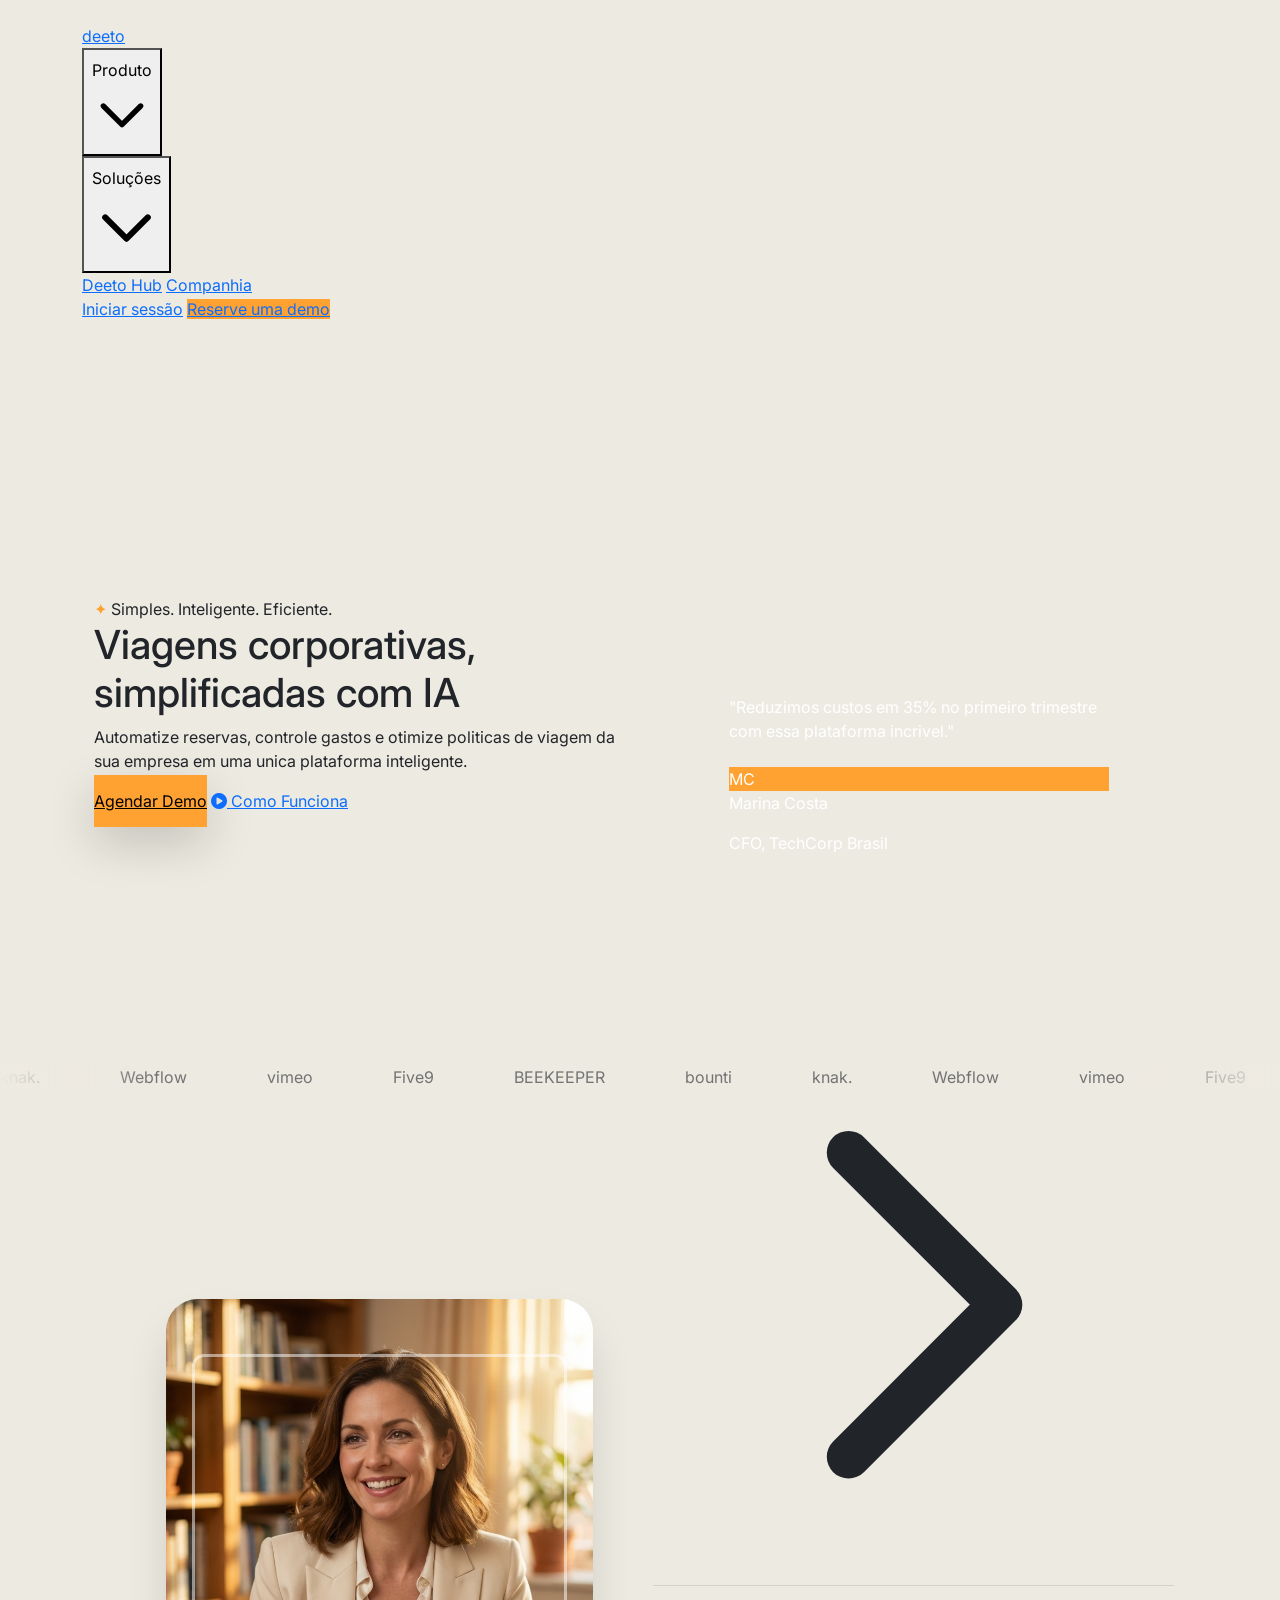
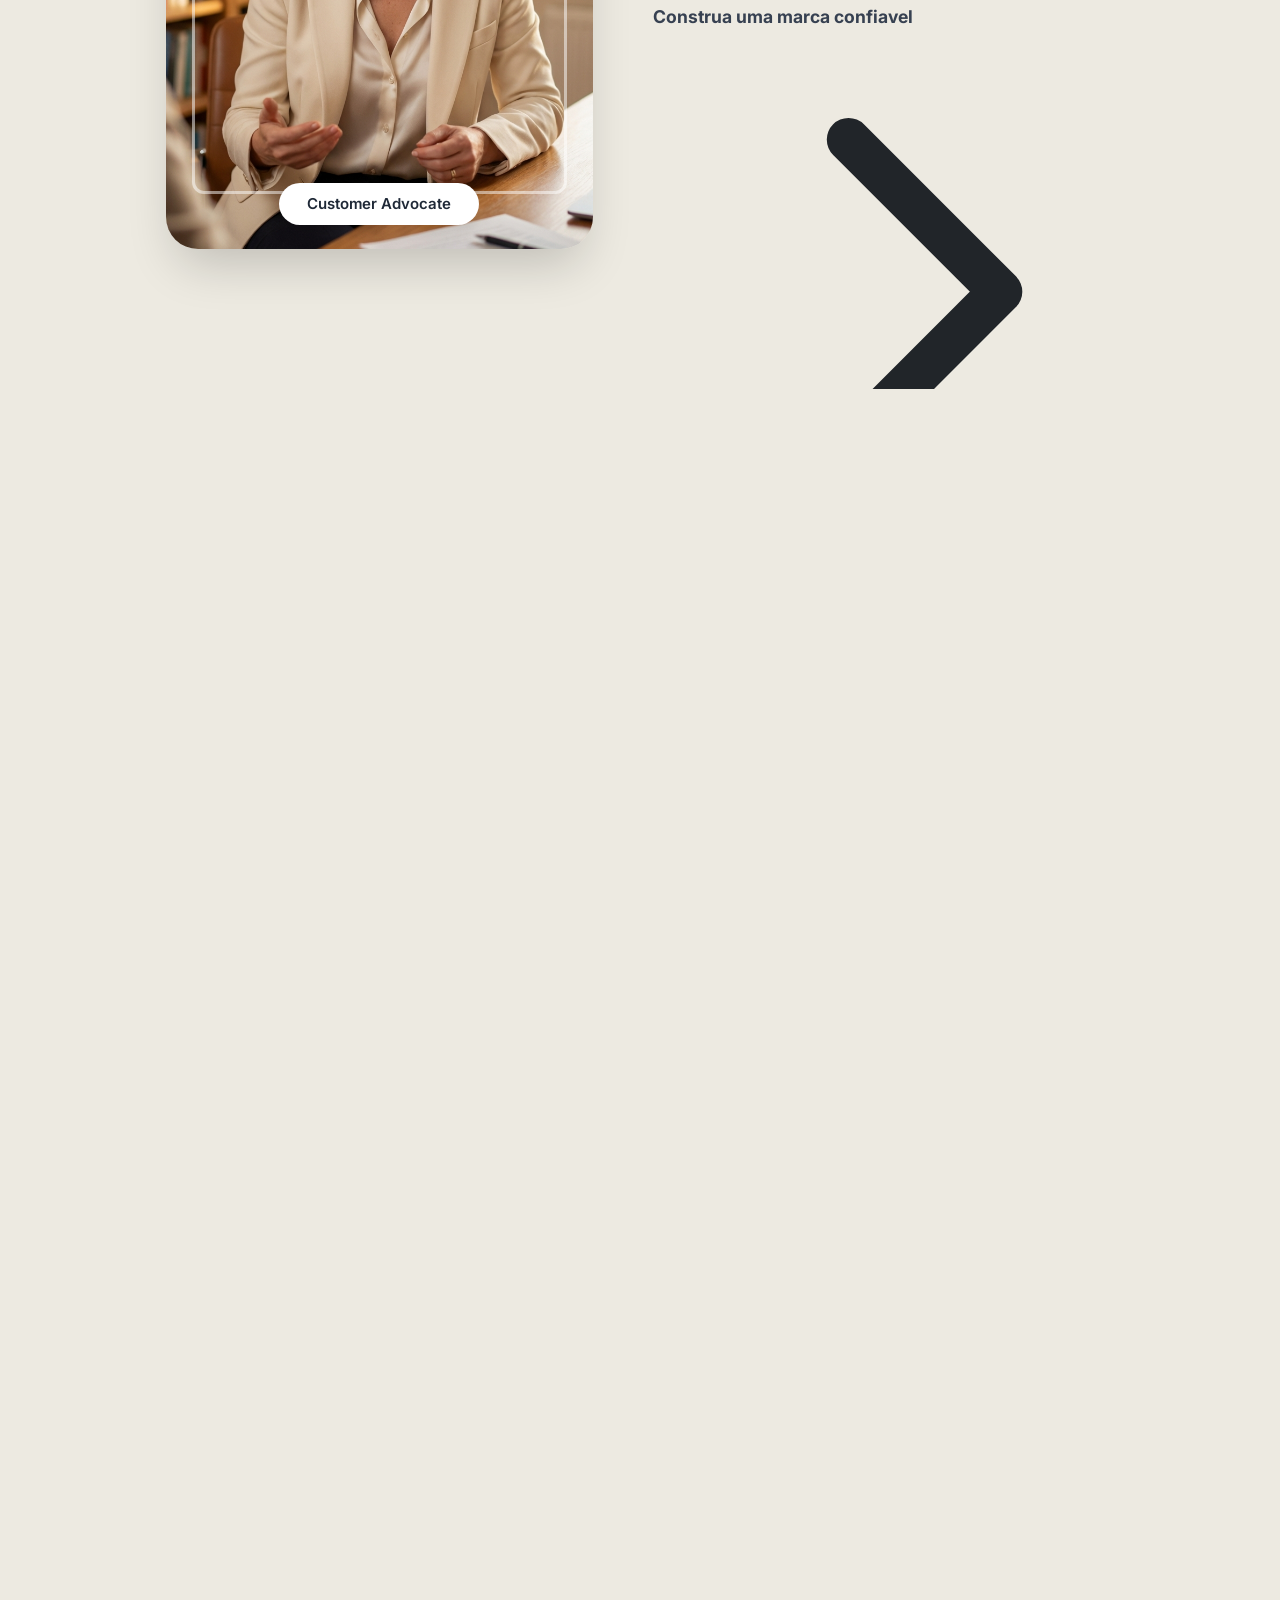
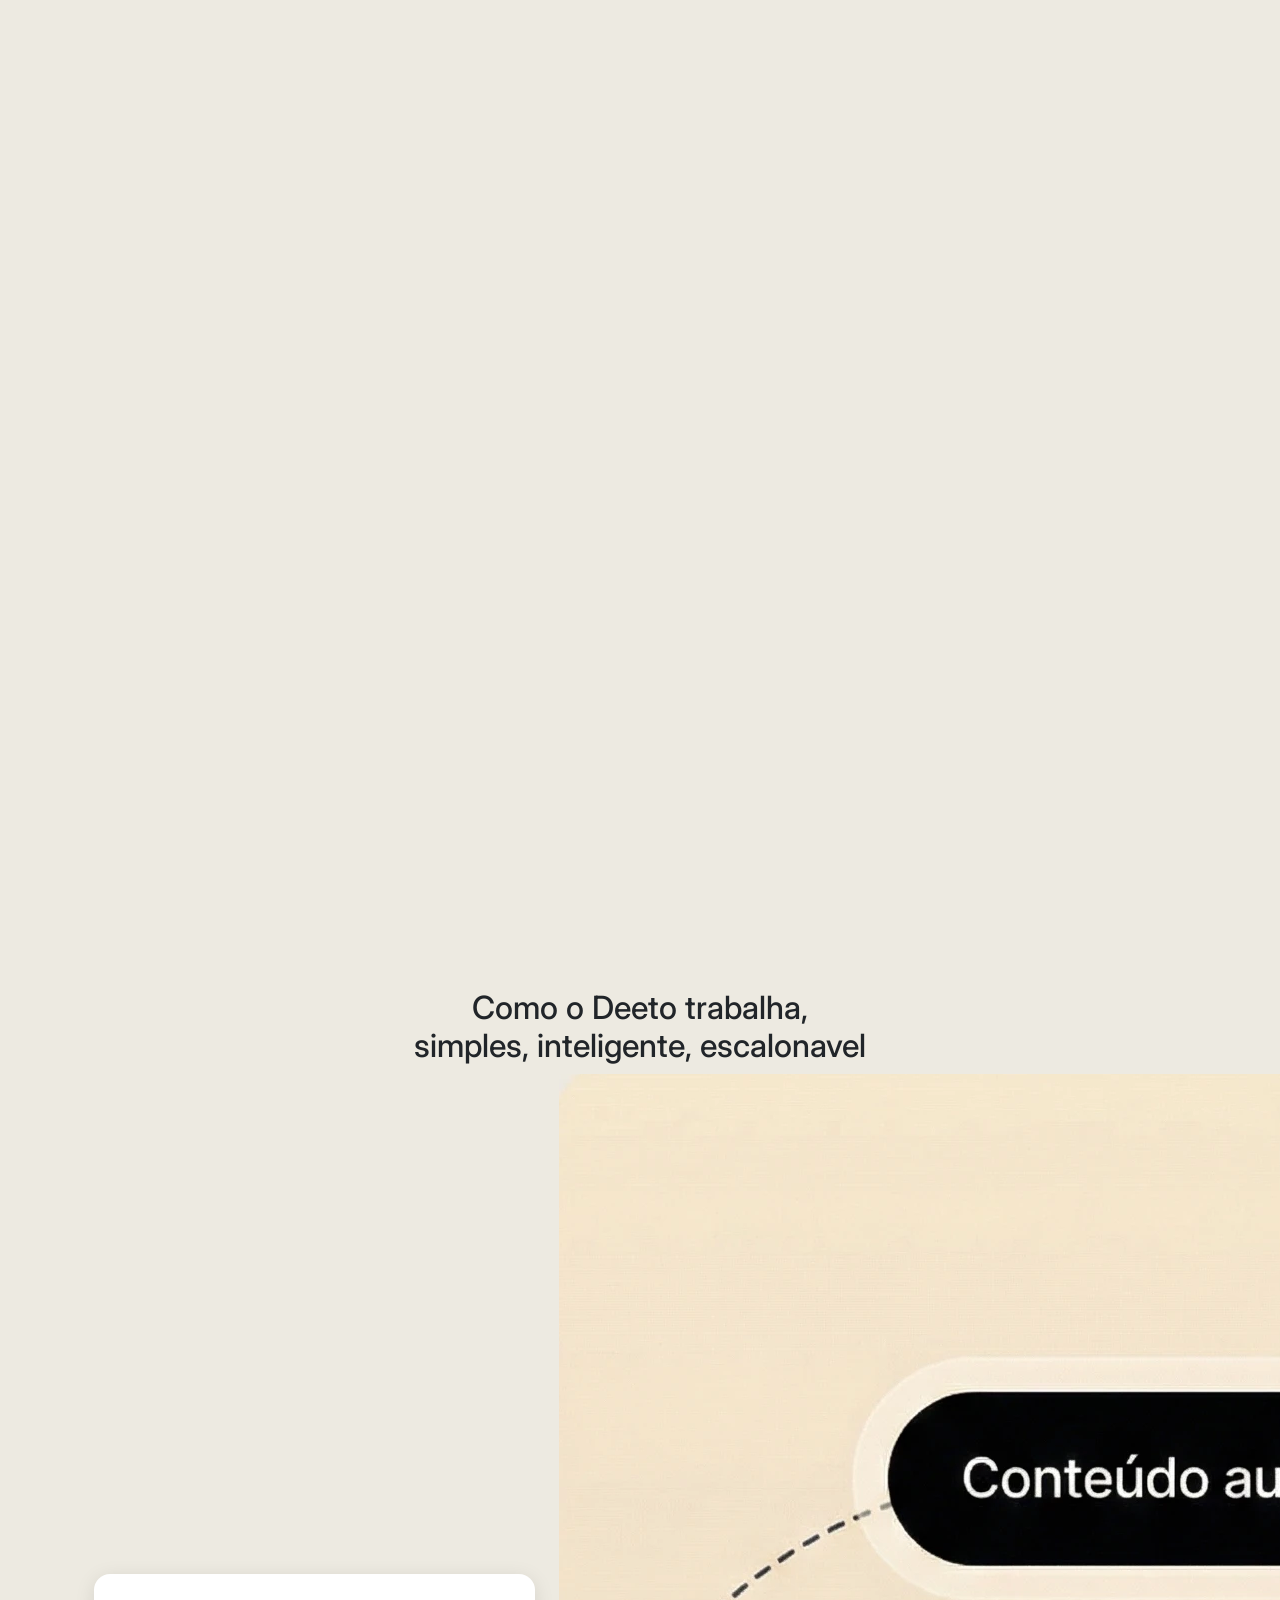
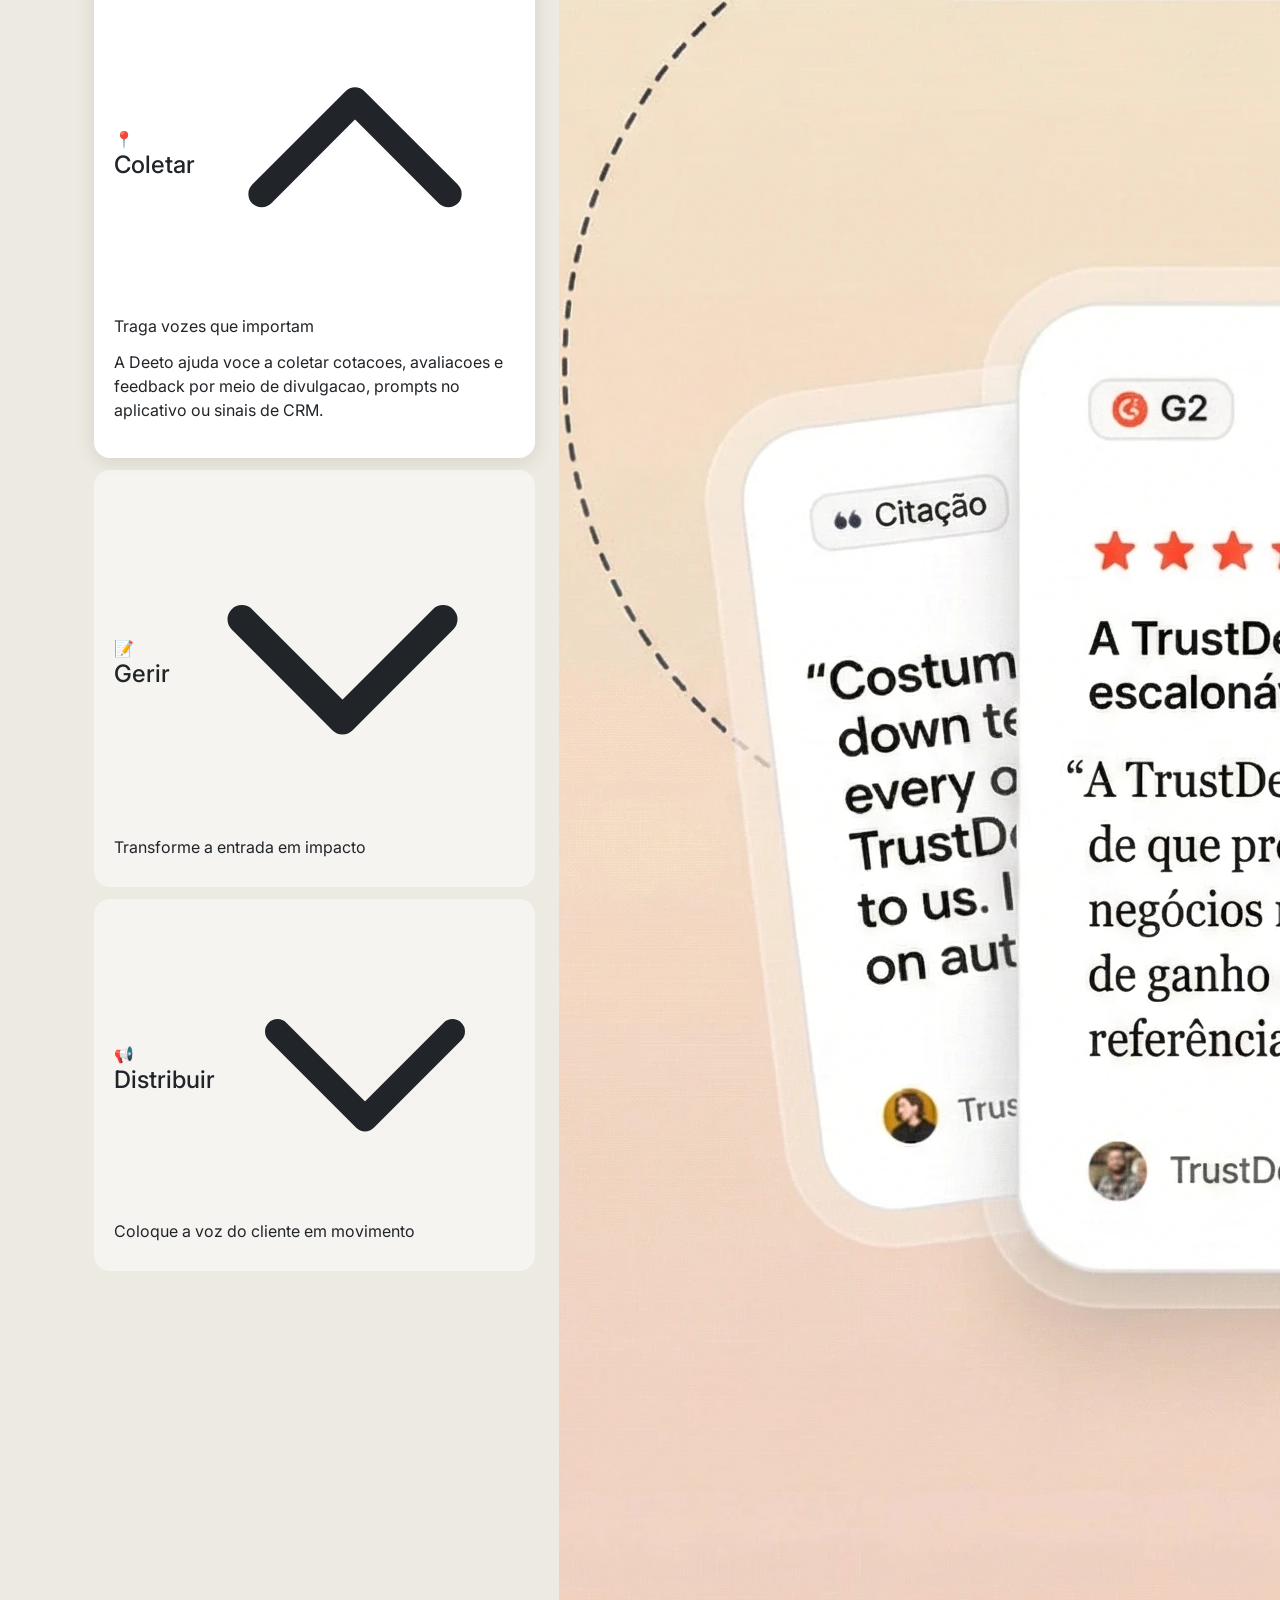
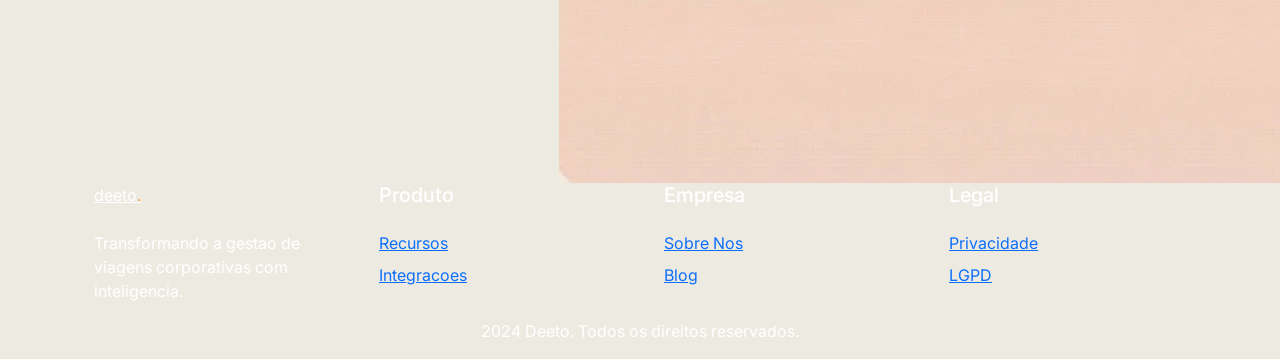
==== commit 465c9d71: "feat(mega-menu): Improve mega menu design and click interaction" ====
--- a/index.html
+++ b/index.html
@@ -367,14 +367,126 @@
                             </div>
                         </div>
                     </div>
-                    <button
-                        class="flex items-center gap-1.5 text-gray-800 hover:text-gray-600 font-medium transition-colors py-2">
-                        Soluções
-                        <svg class="w-3.5 h-3.5" fill="none" stroke="currentColor" viewBox="0 0 24 24">
-                            <path stroke-linecap="round" stroke-linejoin="round" stroke-width="2" d="M19 9l-7 7-7-7">
-                            </path>
-                        </svg>
-                    </button>
+                                        <!-- SOLUÇÕES DROPDOWN -->
+                    <div class="nav-dropdown-container" id="solutions-dropdown-container">
+                        <button class="nav-dropdown-btn flex items-center gap-1.5 text-gray-800 hover:text-gray-600 font-medium transition-colors py-2" id="solutions-dropdown-btn">
+                            Soluções
+                            <svg class="w-3.5 h-3.5" fill="none" stroke="currentColor" viewBox="0 0 24 24">
+                                <path stroke-linecap="round" stroke-linejoin="round" stroke-width="2" d="M19 9l-7 7-7-7"></path>
+                            </svg>
+                        </button>
+                        <div class="mega-menu" id="mega-menu-solutions">
+                            <div class="mega-menu-grid">
+                                <div class="mega-menu-column">
+                                    <h4>Por caso de uso</h4>
+                                    <a href="#voz" class="mega-menu-item">
+                                        <div class="mega-menu-icon"><img src="assets/icons/mic-ai-fill.svg" alt="Voz" width="24" height="24"></div>
+                                        <div class="mega-menu-item-content">
+                                            <h5>Voz</h5>
+                                            <p>Capture e compartilhe insights autênticos</p>
+                                        </div>
+                                    </a>
+                                    <a href="#advocacia" class="mega-menu-item">
+                                        <div class="mega-menu-icon"><img src="assets/icons/hand_meal.svg" alt="Advocacia" width="24" height="24"></div>
+                                        <div class="mega-menu-item-content">
+                                            <h5>Advocacia</h5>
+                                            <p>Amplie o alcance com histórias de clientes</p>
+                                        </div>
+                                    </a>
+                                    <a href="#referencia" class="mega-menu-item">
+                                        <div class="mega-menu-icon"><img src="assets/icons/metabolism.svg" alt="Referência" width="24" height="24"></div>
+                                        <div class="mega-menu-item-content">
+                                            <h5>Referência</h5>
+                                            <p>Conectar compradores com vozes de pares</p>
+                                        </div>
+                                    </a>
+                                    <a href="#referencias" class="mega-menu-item">
+                                        <div class="mega-menu-icon"><img src="assets/icons/share-solid-full.svg" alt="Referências" width="24" height="24"></div>
+                                        <div class="mega-menu-item-content">
+                                            <h5>Referências</h5>
+                                            <p>Impulsione leads de clientes satisfeitos</p>
+                                        </div>
+                                    </a>
+                                    <a href="#recompensas" class="mega-menu-item">
+                                        <div class="mega-menu-icon"><img src="assets/icons/gift-solid-full.svg" alt="Recompensas" width="24" height="24"></div>
+                                        <div class="mega-menu-item-content">
+                                            <h5>Recompensas</h5>
+                                            <p>Reconhecimento automatizado de defensores</p>
+                                        </div>
+                                    </a>
+                                </div>
+                                <div class="mega-menu-column">
+                                    <h4>Por equipe</h4>
+                                    <a href="#marketing-cliente" class="mega-menu-item">
+                                        <div class="mega-menu-icon"><img src="assets/icons/mic-ai-fill.svg" alt="Marketing" width="24" height="24"></div>
+                                        <div class="mega-menu-item-content">
+                                            <h5>Marketing ao Cliente</h5>
+                                            <p>Destaque o sucesso do cliente</p>
+                                        </div>
+                                    </a>
+                                    <a href="#marketing-produto" class="mega-menu-item">
+                                        <div class="mega-menu-icon"><img src="assets/icons/megaphone-fill.svg" alt="Marketing" width="24" height="24"></div>
+                                        <div class="mega-menu-item-content">
+                                            <h5>Marketing de Produto</h5>
+                                            <p>Prove o valor do produto rapidamente</p>
+                                        </div>
+                                    </a>
+                                    <a href="#vendas" class="mega-menu-item">
+                                        <div class="mega-menu-icon"><img src="assets/icons/finance.svg" alt="Vendas" width="24" height="24"></div>
+                                        <div class="mega-menu-item-content">
+                                            <h5>Vendas e Capacitação</h5>
+                                            <p>Equipe os representantes com comprovação</p>
+                                        </div>
+                                    </a>
+                                    <a href="#geracao-demanda" class="mega-menu-item">
+                                        <div class="mega-menu-icon"><img src="assets/icons/rotate_right.svg" alt="Geração" width="24" height="24"></div>
+                                        <div class="mega-menu-item-content">
+                                            <h5>Geração de Demanda</h5>
+                                            <p>Aumente a demanda com confiança</p>
+                                        </div>
+                                    </a>
+                                    <a href="#marketing-conteudo" class="mega-menu-item">
+                                        <div class="mega-menu-icon"><img src="assets/icons/slideshow-3-fill.svg" alt="Marketing de Conteúdo" width="24" height="24"></div>
+                                        <div class="mega-menu-item-content">
+                                            <h5>Marketing de Conteúdo</h5>
+                                            <p>Enriquecer o conteúdo com evidências</p>
+                                        </div>
+                                    </a>
+                                    <a href="#gestao-produto" class="mega-menu-item">
+                                        <div class="mega-menu-icon"><img src="assets/icons/slideshow-3-fill.svg" alt="Gestão de Produto" width="24" height="24"></div>
+                                        <div class="mega-menu-item-content">
+                                            <h5>Gestão de Produto</h5>
+                                            <p>Construa de forma mais inteligente com insights</p>
+                                        </div>
+                                    </a>
+                                    <a href="#sucesso-cliente" class="mega-menu-item">
+                                        <div class="mega-menu-icon"><img src="assets/icons/user-star-fill.svg" alt="Sucesso" width="24" height="24"></div>
+                                        <div class="mega-menu-item-content">
+                                            <h5>Sucesso do Cliente</h5>
+                                            <p>Reter e crescer mais rápido</p>
+                                        </div>
+                                    </a>
+                                </div>
+                                <div class="mega-menu-column">
+                                    <h4>Recursos em destaque</h4>
+                                    <a href="#guia" class="featured-resource">
+                                        <img src="https://images.unsplash.com/photo-1560179707-f14e90ef3623?w=160&h=120&fit=crop" alt="Guia" class="featured-resource-image">
+                                        <div class="featured-resource-content">
+                                            <h5>O Guia Completo: Compradores Não Confiam em Bots</h5>
+                                            <span class="featured-resource-link">Vista →</span>
+                                        </div>
+                                    </a>
+                                    <a href="#webinar" class="featured-resource">
+                                        <img src="https://images.unsplash.com/photo-1557804506-669a67965ba0?w=160&h=120&fit=crop" alt="Webinar" class="featured-resource-image">
+                                        <div class="featured-resource-content">
+                                            <h5>Webinar: Compradores Não Confiam em Bots</h5>
+                                            <span class="featured-resource-link">Vista →</span>
+                                        </div>
+                                    </a>
+                                </div>
+                            </div>
+                        </div>
+                    </div>
                     <a href="#hub"
                         class="text-gray-800 hover:text-gray-600 font-medium no-underline transition-colors">Deeto
                         Hub</a>
@@ -780,6 +892,7 @@
     </footer>
 
     <script src="https://cdn.jsdelivr.net/npm/bootstrap@5.3.2/dist/js/bootstrap.bundle.min.js"></script>
+    <script src="js/mega-menu.js"></script>
     <script>
         document.addEventListener('DOMContentLoaded', function () {
             // ===== MOBILE DRAWER =====
--- a/css/mega-menu.css
+++ b/css/mega-menu.css
@@ -16,49 +16,53 @@
     background: white;
     border-radius: 24px;
     box-shadow: 0 25px 60px -12px rgba(0, 0, 0, 0.2);
-    padding: 36px 40px;
+    padding: 24px 28px;
     opacity: 0;
     visibility: hidden;
     transition: all 0.3s cubic-bezier(0.4, 0, 0.2, 1);
     z-index: 1000;
-    min-width: 900px;
-    max-width: 950px;
+    width: 720px;
+    max-width: 85vw;
     pointer-events: none;
 }
 
-/* Mostrar mega menu no hover */
-.nav-dropdown-container:hover .mega-menu,
-.mega-menu:hover {
+/* Mostrar mega menu com classe .open (via JavaScript click) */
+.mega-menu.open {
     opacity: 1;
     visibility: visible;
     transform: translateX(-50%) translateY(0);
     pointer-events: auto;
 }
 
+/* Rotação da seta quando menu está aberto */
+.nav-dropdown-btn.active svg {
+    transform: rotate(180deg);
+}
+
 /* Grid de 3 colunas */
 .mega-menu-grid {
     display: grid;
-    grid-template-columns: 1fr 1fr 1.2fr;
-    gap: 40px;
+    grid-template-columns: 1fr 1fr 1fr;
+    gap: 24px;
 }
 
 /* Títulos das colunas */
 .mega-menu-column h4 {
-    font-size: 12px;
+    font-size: 10px;
     font-weight: 600;
     color: #6b7280;
     text-transform: uppercase;
     letter-spacing: 0.5px;
-    margin-bottom: 20px;
+    margin-bottom: 12px;
 }
 
 /* Itens do menu */
 .mega-menu-item {
     display: flex;
     align-items: flex-start;
-    gap: 14px;
-    padding: 12px;
-    border-radius: 12px;
+    gap: 10px;
+    padding: 8px;
+    border-radius: 8px;
     transition: background 0.2s ease;
     cursor: pointer;
     text-decoration: none;
@@ -70,15 +74,20 @@
 
 /* Ícones do menu */
 .mega-menu-icon {
-    width: 40px;
-    height: 40px;
-    min-width: 40px;
-    border-radius: 10px;
+    width: 28px;
+    height: 28px;
+    min-width: 28px;
+    border-radius: 6px;
     display: flex;
     align-items: center;
     justify-content: center;
-    font-size: 18px;
+    font-size: 14px;
     background: transparent;
+}
+
+.mega-menu-icon img {
+    width: 18px;
+    height: 18px;
 }
 
 /* Ícones sem fundo colorido */
@@ -92,17 +101,17 @@
 
 /* Conteúdo dos itens */
 .mega-menu-item-content h5 {
-    font-size: 15px;
+    font-size: 12px;
     font-weight: 600;
     color: #1f2937;
-    margin: 0 0 4px 0;
+    margin: 0 0 2px 0;
 }
 
 .mega-menu-item-content p {
-    font-size: 13px;
+    font-size: 10px;
     color: #6b7280;
     margin: 0;
-    line-height: 1.4;
+    line-height: 1.3;
 }
 
 /* ============================================
@@ -110,9 +119,9 @@
    ============================================ */
 .featured-resource {
     display: flex;
-    gap: 14px;
-    padding: 12px;
-    border-radius: 12px;
+    gap: 10px;
+    padding: 8px;
+    border-radius: 8px;
     transition: background 0.2s ease;
     cursor: pointer;
     text-decoration: none;
@@ -123,23 +132,23 @@
 }
 
 .featured-resource-image {
-    width: 80px;
-    height: 60px;
-    min-width: 80px;
-    border-radius: 8px;
+    width: 60px;
+    height: 45px;
+    min-width: 60px;
+    border-radius: 6px;
     object-fit: cover;
 }
 
 .featured-resource-content h5 {
-    font-size: 14px;
+    font-size: 11px;
     font-weight: 600;
     color: #1f2937;
-    margin: 0 0 8px 0;
-    line-height: 1.4;
+    margin: 0 0 4px 0;
+    line-height: 1.3;
 }
 
 .featured-resource-link {
-    font-size: 13px;
+    font-size: 10px;
     color: #f59e0b;
     font-weight: 500;
     text-decoration: none;
@@ -157,14 +166,11 @@
    ============================================ */
 .nav-dropdown-btn {
     position: relative;
+    cursor: pointer;
 }
 
 .nav-dropdown-btn svg {
     transition: transform 0.3s ease;
-}
-
-.nav-dropdown-container:hover .nav-dropdown-btn svg {
-    transform: rotate(180deg);
 }
 
 /* ============================================
@@ -172,12 +178,12 @@
    ============================================ */
 @media (max-width: 1024px) {
     .mega-menu {
-        min-width: 700px;
-        padding: 24px;
+        width: 580px;
+        padding: 20px 24px;
     }
 
     .mega-menu-grid {
-        gap: 24px;
+        gap: 16px;
     }
 }
 
